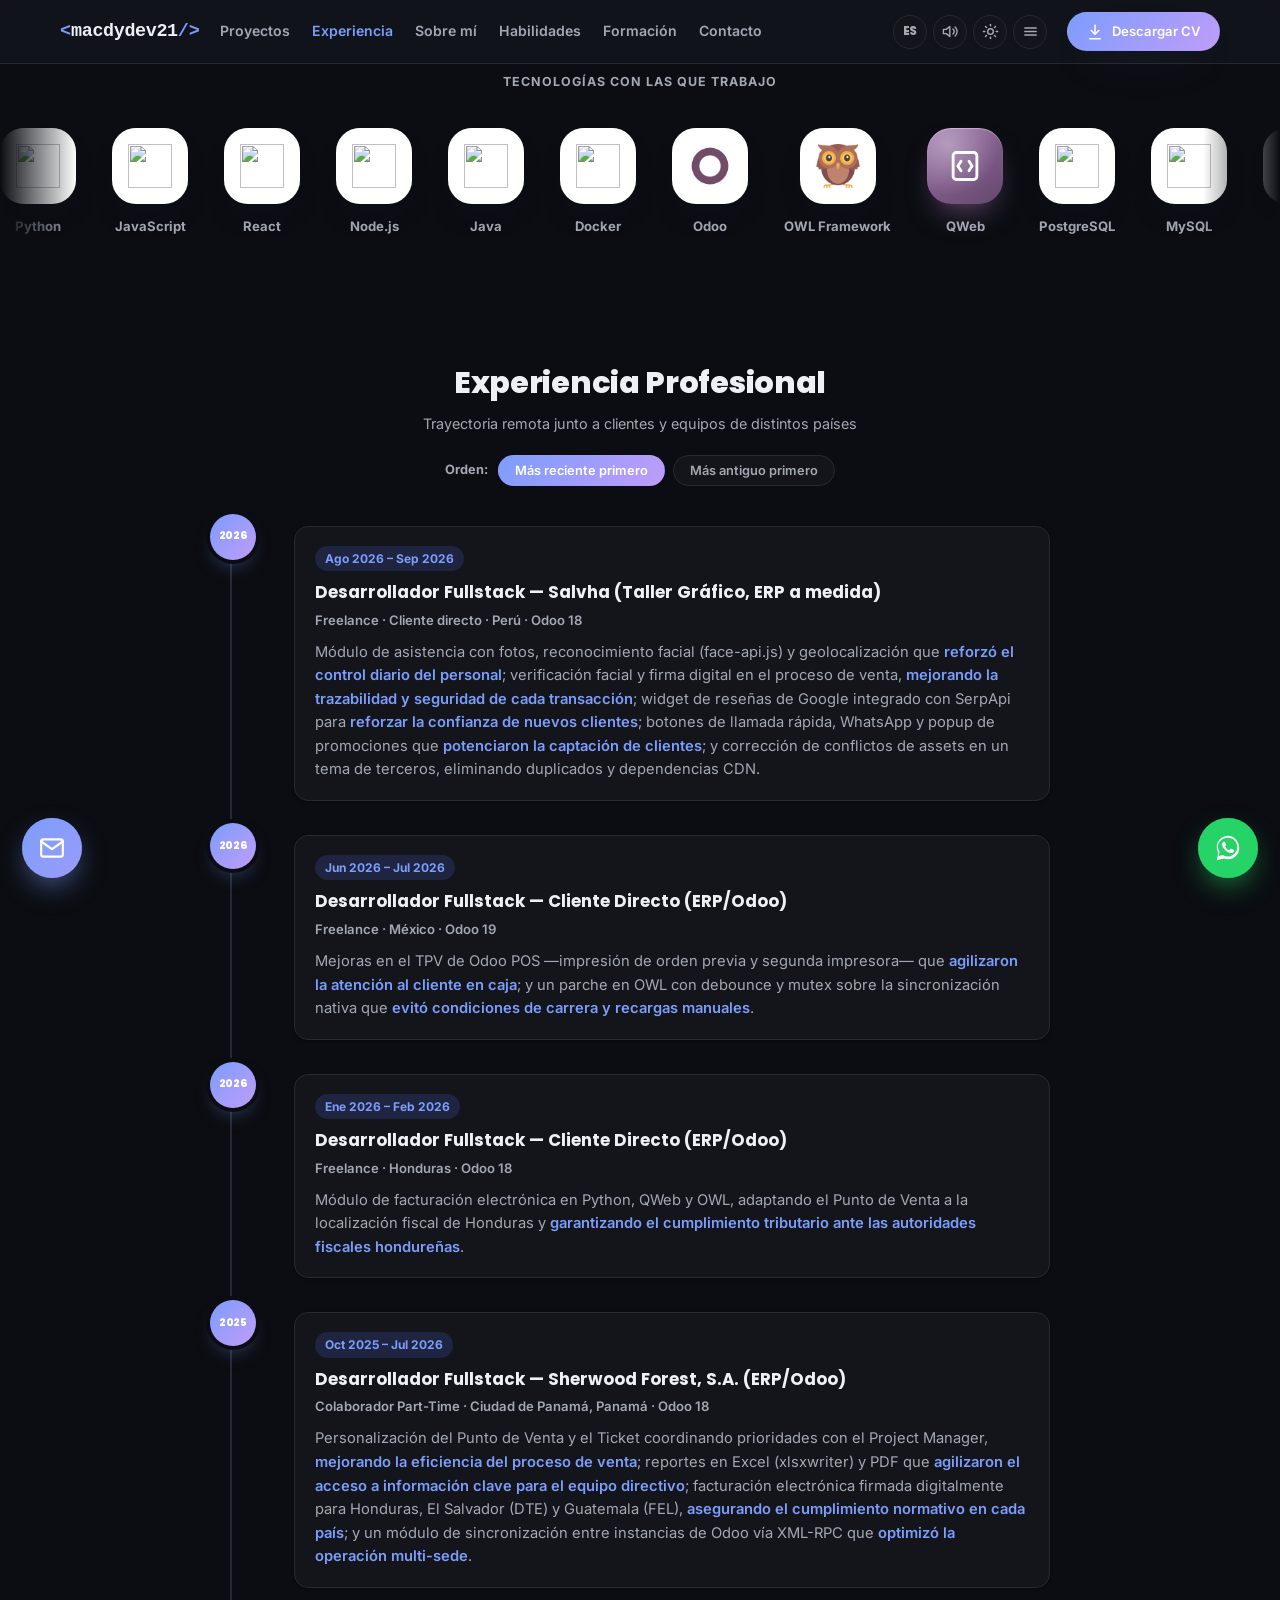
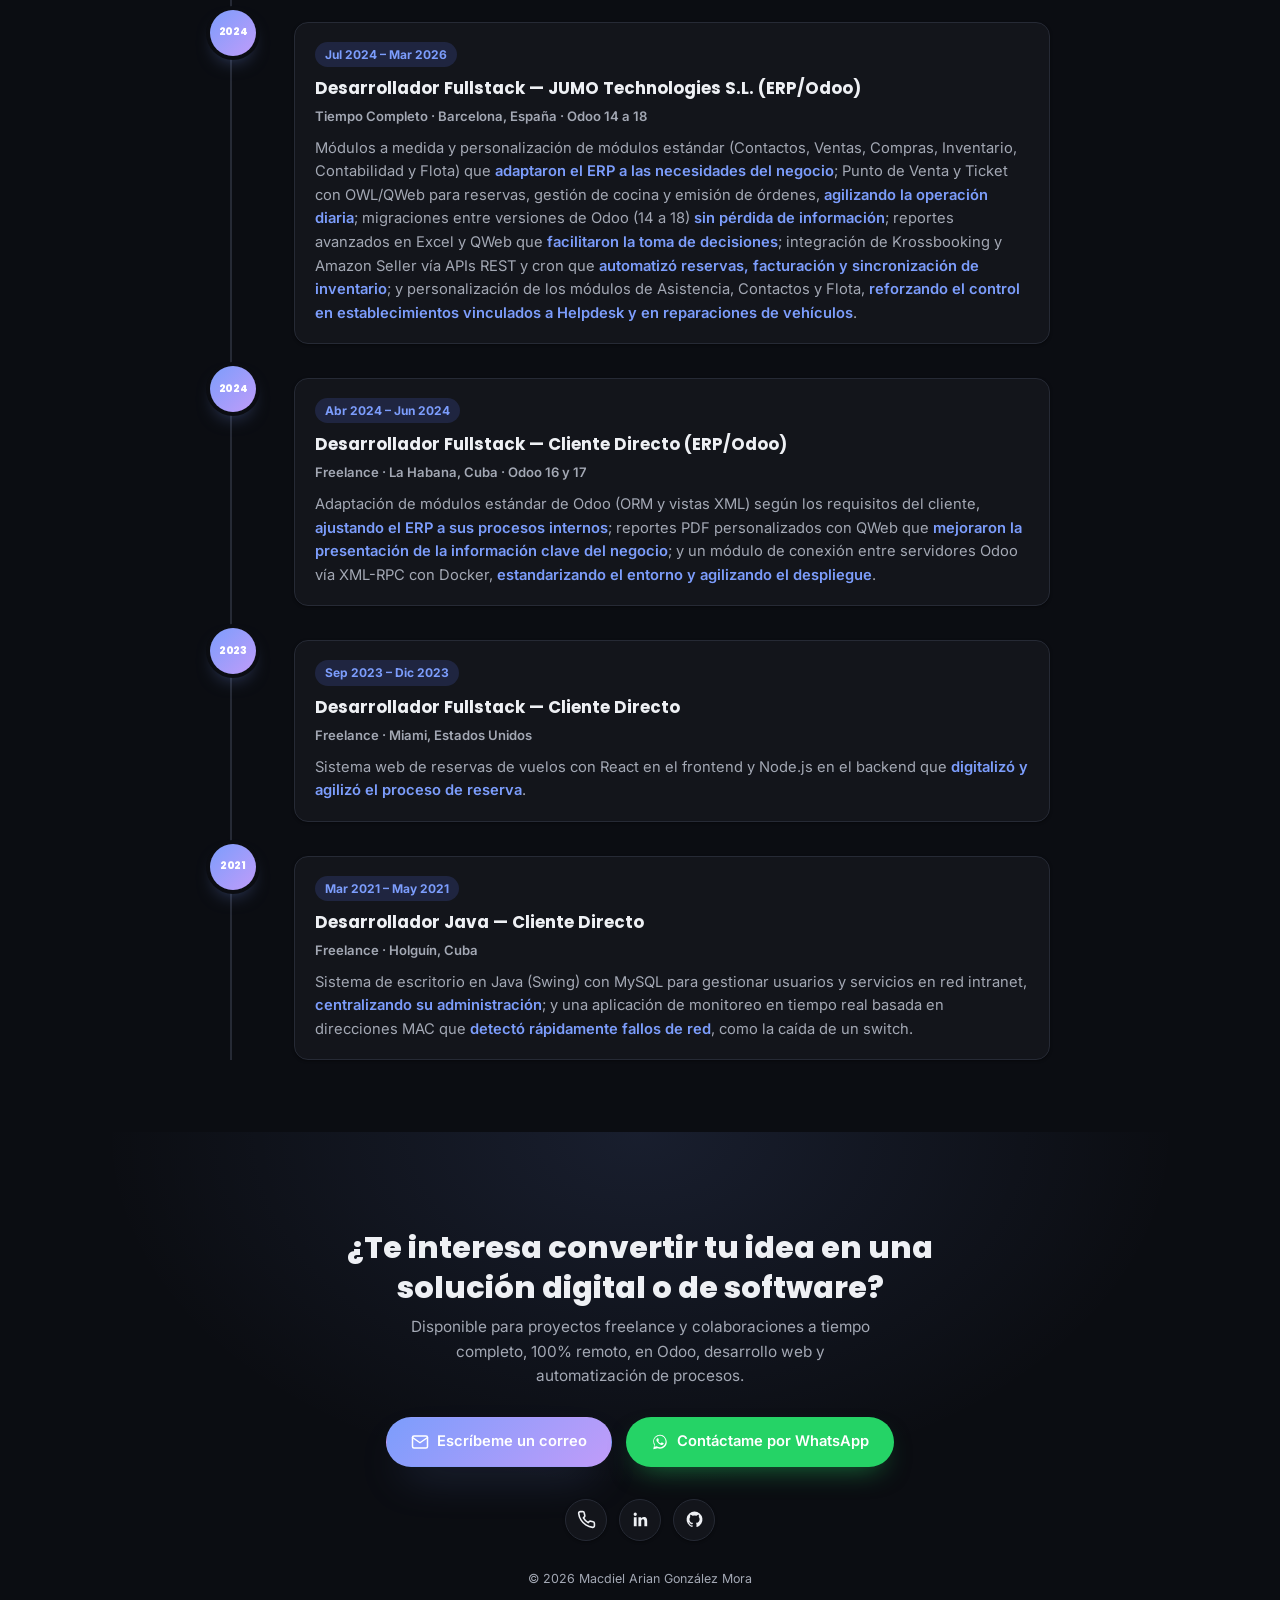
==== experiencia.html @ 7034f7b7 "fix resposive view" ====
<!DOCTYPE html>
<html lang="es">
<head>
<meta charset="UTF-8">
<script>
  try {
    if (localStorage.getItem("theme") === "light") document.documentElement.setAttribute("data-theme", "light");
    if (localStorage.getItem("lang") === "en") document.documentElement.lang = "en";
  } catch (e) {}
</script>
<meta name="viewport" content="width=device-width, initial-scale=1.0">
<title>Experiencia — Macdiel Arian González Mora (macdydev21) | Desarrollador Fullstack Odoo</title>
<meta name="description" content="Trayectoria profesional de Macdiel Arian González Mora: casi 3 años como desarrollador Fullstack y Odoo Developer 100% remoto para clientes en España, Panamá, Honduras, México, Perú y EE.UU.">
<meta name="author" content="Macdiel Arian González Mora">
<meta name="robots" content="index, follow">
<meta name="theme-color" content="#0b0d12">
<link rel="canonical" href="https://macdydev21.github.io/portafolio/experiencia.html">

<meta property="og:type" content="website">
<meta property="og:site_name" content="Macdiel Arian González Mora — macdydev21">
<meta property="og:locale" content="es_ES">
<meta property="og:locale:alternate" content="en_US">
<meta property="og:title" content="Experiencia — Macdiel Arian González Mora (macdydev21) | Desarrollador Fullstack Odoo">
<meta property="og:description" content="Trayectoria profesional de Macdiel Arian González Mora: casi 3 años como desarrollador Fullstack y Odoo Developer 100% remoto para clientes en España, Panamá, Honduras, México, Perú y EE.UU.">
<meta property="og:image" content="https://macdydev21.github.io/portafolio/images/avatar.jpg">
<meta property="og:url" content="https://macdydev21.github.io/portafolio/experiencia.html">
<meta name="twitter:card" content="summary">
<meta name="twitter:title" content="Experiencia — Macdiel Arian González Mora (macdydev21) | Desarrollador Fullstack Odoo">
<meta name="twitter:description" content="Trayectoria profesional de Macdiel Arian González Mora: casi 3 años como desarrollador Fullstack y Odoo Developer 100% remoto para clientes en España, Panamá, Honduras, México, Perú y EE.UU.">
<meta name="twitter:image" content="https://macdydev21.github.io/portafolio/images/avatar.jpg">

<link rel="icon" type="image/svg+xml" href="images/favicon.svg">
<link rel="icon" type="image/png" sizes="32x32" href="images/favicon-32x32.png">
<link rel="apple-touch-icon" href="images/apple-touch-icon.png">

<link rel="preconnect" href="https://fonts.googleapis.com">
<link rel="preconnect" href="https://fonts.gstatic.com" crossorigin>
<link href="https://fonts.googleapis.com/css2?family=Inter:wght@400;500;600;700&family=Poppins:wght@600;700;800&family=Playfair+Display:ital,wght@1,600&display=swap" rel="stylesheet">

<link rel="stylesheet" href="css/style.css">
</head>
<body>

  <div class="scroll-progress" aria-hidden="true"><div class="scroll-progress__bar" id="scroll-progress-bar"></div></div>

  <nav class="navbar" aria-label="Navegación principal">
    <div class="navbar__inner">
      <a href="index.html" class="navbar__brand" id="navbar-brand" aria-label="macdydev21 — Inicio">
        <span class="tag-bracket">&lt;</span><span class="tag-name">macdydev21</span><span class="tag-bracket">/&gt;</span>
      </a>
      <div class="navbar__links" id="navbar-links">
        <a href="index.html#proyectos" data-i18n="nav-projects">Proyectos</a>
        <a href="experiencia.html" data-i18n="nav-experience">Experiencia</a>
        <a href="sobre-mi.html" data-i18n="nav-about">Sobre mí</a>
        <a href="habilidades.html" data-i18n="nav-skills">Habilidades</a>
        <a href="formacion.html" data-i18n="nav-education">Formación</a>
        <a href="contacto.html" data-i18n="nav-contact">Contacto</a>
      </div>
      <div class="navbar__controls">
        <button type="button" class="control-btn" id="lang-toggle" aria-label="Switch to English">ES</button>
        <button type="button" class="control-btn" id="sound-toggle" aria-label="Silenciar sonido"></button>
        <button type="button" class="control-btn" id="theme-toggle" aria-label="Cambiar a tema claro"></button>
        <button type="button" class="control-btn navbar__toggle" id="navbar-toggle" aria-label="Abrir menú" aria-expanded="false" aria-controls="navbar-links"></button>
      </div>
      <a class="btn btn--primary btn--sm navbar__cta" href="cv/CV_Macdiel_Arian.pdf" download>
        <svg viewBox="0 0 24 24" fill="none" stroke="currentColor" stroke-width="2" stroke-linecap="round" stroke-linejoin="round"><path d="M12 3v12"/><path d="m7 10 5 5 5-5"/><path d="M5 21h14"/></svg>
        <span data-i18n="cta-download-cv">Descargar CV</span>
      </a>
    </div>
  </nav>

  <section class="tech-strip reveal" aria-label="Tecnologías con las que he trabajado">
    <p class="tech-strip__label" data-i18n="tech-label">Tecnologías con las que trabajo</p>
    <div class="marquee">
      <div class="marquee__track">
        <span class="tech-pill"><span class="tech-pill__mark tech-pill__mark--logo"><img src="https://cdn.jsdelivr.net/gh/devicons/devicon/icons/python/python-original.svg" alt="" width="40" height="40"></span><span class="tech-pill__name">Python</span></span>
        <span class="tech-pill"><span class="tech-pill__mark tech-pill__mark--logo"><img src="https://cdn.jsdelivr.net/gh/devicons/devicon/icons/javascript/javascript-original.svg" alt="" width="40" height="40"></span><span class="tech-pill__name">JavaScript</span></span>
        <span class="tech-pill"><span class="tech-pill__mark tech-pill__mark--logo"><img src="https://cdn.jsdelivr.net/gh/devicons/devicon/icons/react/react-original.svg" alt="" width="40" height="40"></span><span class="tech-pill__name">React</span></span>
        <span class="tech-pill"><span class="tech-pill__mark tech-pill__mark--logo"><img src="https://cdn.jsdelivr.net/gh/devicons/devicon/icons/nodejs/nodejs-original.svg" alt="" width="40" height="40"></span><span class="tech-pill__name">Node.js</span></span>
        <span class="tech-pill"><span class="tech-pill__mark tech-pill__mark--logo"><img src="https://cdn.jsdelivr.net/gh/devicons/devicon/icons/java/java-original.svg" alt="" width="40" height="40"></span><span class="tech-pill__name">Java</span></span>
        <span class="tech-pill"><span class="tech-pill__mark tech-pill__mark--logo"><img src="https://cdn.jsdelivr.net/gh/devicons/devicon/icons/docker/docker-original.svg" alt="" width="40" height="40"></span><span class="tech-pill__name">Docker</span></span>
        <span class="tech-pill"><span class="tech-pill__mark tech-pill__mark--logo"><img src="images/icons/odoo.webp" alt="" width="40" height="40"></span><span class="tech-pill__name">Odoo</span></span>
        <span class="tech-pill"><span class="tech-pill__mark tech-pill__mark--logo"><img src="images/icons/owl.png" alt="" width="40" height="40"></span><span class="tech-pill__name">OWL Framework</span></span>
        <span class="tech-pill" style="--tc:#9B6FA8"><span class="tech-pill__mark"><svg viewBox="0 0 24 24" fill="none" stroke="currentColor" stroke-width="1.8" stroke-linecap="round" stroke-linejoin="round"><rect x="4.5" y="3.5" width="15" height="17" rx="2"/><path d="M9.5 9l-2 3 2 3"/><path d="M14.5 9l2 3-2 3"/></svg></span><span class="tech-pill__name">QWeb</span></span>
        <span class="tech-pill"><span class="tech-pill__mark tech-pill__mark--logo"><img src="https://cdn.jsdelivr.net/gh/devicons/devicon/icons/postgresql/postgresql-original.svg" alt="" width="40" height="40"></span><span class="tech-pill__name">PostgreSQL</span></span>
        <span class="tech-pill"><span class="tech-pill__mark tech-pill__mark--logo"><img src="https://cdn.jsdelivr.net/gh/devicons/devicon/icons/mysql/mysql-original.svg" alt="" width="40" height="40"></span><span class="tech-pill__name">MySQL</span></span>
        <span class="tech-pill"><span class="tech-pill__mark tech-pill__mark--logo"><img src="https://cdn.jsdelivr.net/gh/devicons/devicon/icons/html5/html5-original.svg" alt="" width="40" height="40"></span><span class="tech-pill__name">HTML5</span></span>
        <span class="tech-pill"><span class="tech-pill__mark tech-pill__mark--logo"><img src="https://cdn.jsdelivr.net/gh/devicons/devicon/icons/css3/css3-original.svg" alt="" width="40" height="40"></span><span class="tech-pill__name">CSS3</span></span>
        <span class="tech-pill"><span class="tech-pill__mark tech-pill__mark--logo"><img src="https://cdn.jsdelivr.net/gh/devicons/devicon/icons/bootstrap/bootstrap-original.svg" alt="" width="40" height="40"></span><span class="tech-pill__name">Bootstrap</span></span>
        <span class="tech-pill"><span class="tech-pill__mark tech-pill__mark--logo"><img src="https://cdn.jsdelivr.net/gh/devicons/devicon/icons/git/git-original.svg" alt="" width="40" height="40"></span><span class="tech-pill__name">Git</span></span>
        <span class="tech-pill"><span class="tech-pill__mark tech-pill__mark--logo"><img src="https://cdn.jsdelivr.net/gh/devicons/devicon/icons/github/github-original.svg" alt="" width="40" height="40"></span><span class="tech-pill__name">GitHub</span></span>
        <span class="tech-pill" style="--tc:#DE7356"><span class="tech-pill__mark"><svg viewBox="0 0 24 24" fill="currentColor"><path d="m4.7144 15.9555 4.7174-2.6471.079-.2307-.079-.1275h-.2307l-.7893-.0486-2.6956-.0729-2.3375-.0971-2.2646-.1214-.5707-.1215-.5343-.7042.0546-.3522.4797-.3218.686.0608 1.5179.1032 2.2767.1578 1.6514.0972 2.4468.255h.3886l.0546-.1579-.1336-.0971-.1032-.0972L6.973 9.8356l-2.55-1.6879-1.3356-.9714-.7225-.4918-.3643-.4614-.1578-1.0078.6557-.7225.8803.0607.2246.0607.8925.686 1.9064 1.4754 2.4893 1.8336.3643.3035.1457-.1032.0182-.0728-.164-.2733-1.3539-2.4467-1.445-2.4893-.6435-1.032-.17-.6194c-.0607-.255-.1032-.4674-.1032-.7285L6.287.1335 6.6997 0l.9957.1336.419.3642.6192 1.4147 1.0018 2.2282 1.5543 3.0296.4553.8985.2429.8318.091.255h.1579v-.1457l.1275-1.706.2368-2.0947.2307-2.6957.0789-.7589.3764-.9107.7468-.4918.5828.2793.4797.686-.0668.4433-.2853 1.8517-.5586 2.9021-.3643 1.9429h.2125l.2429-.2429.9835-1.3053 1.6514-2.0643.7286-.8196.85-.9046.5464-.4311h1.0321l.759 1.1293-.34 1.1657-1.0625 1.3478-.8804 1.1414-1.2628 1.7-.7893 1.36.0729.1093.1882-.0183 2.8535-.607 1.5421-.2794 1.8396-.3157.8318.3886.091.3946-.3278.8075-1.967.4857-2.3072.4614-3.4364.8136-.0425.0304.0486.0607 1.5482.1457.6618.0364h1.621l3.0175.2247.7892.522.4736.6376-.079.4857-1.2142.6193-1.6393-.3886-3.825-.9107-1.3113-.3279h-.1822v.1093l1.0929 1.0686 2.0035 1.8092 2.5075 2.3314.1275.5768-.3218.4554-.34-.0486-2.2039-1.6575-.85-.7468-1.9246-1.621h-.1275v.17l.4432.6496 2.3436 3.5214.1214 1.0807-.17.3521-.6071.2125-.6679-.1214-1.3721-1.9246L14.38 17.959l-1.1414-1.9428-.1397.079-.674 7.2552-.3156.3703-.7286.2793-.6071-.4614-.3218-.7468.3218-1.4753.3886-1.9246.3157-1.53.2853-1.9004.17-.6314-.0121-.0425-.1397.0182-1.4328 1.9672-2.1796 2.9446-1.7243 1.8456-.4128.164-.7164-.3704.0667-.6618.4008-.5889 2.386-3.0357 1.4389-1.882.929-1.0868-.0062-.1579h-.0546l-6.3385 4.1164-1.1293.1457-.4857-.4554.0608-.7467.2307-.2429 1.9064-1.3114Z"/></svg></span><span class="tech-pill__name">Claude Code</span></span>

        <span class="tech-pill" aria-hidden="true"><span class="tech-pill__mark tech-pill__mark--logo"><img src="https://cdn.jsdelivr.net/gh/devicons/devicon/icons/python/python-original.svg" alt="" width="40" height="40"></span><span class="tech-pill__name">Python</span></span>
        <span class="tech-pill" aria-hidden="true"><span class="tech-pill__mark tech-pill__mark--logo"><img src="https://cdn.jsdelivr.net/gh/devicons/devicon/icons/javascript/javascript-original.svg" alt="" width="40" height="40"></span><span class="tech-pill__name">JavaScript</span></span>
        <span class="tech-pill" aria-hidden="true"><span class="tech-pill__mark tech-pill__mark--logo"><img src="https://cdn.jsdelivr.net/gh/devicons/devicon/icons/react/react-original.svg" alt="" width="40" height="40"></span><span class="tech-pill__name">React</span></span>
        <span class="tech-pill" aria-hidden="true"><span class="tech-pill__mark tech-pill__mark--logo"><img src="https://cdn.jsdelivr.net/gh/devicons/devicon/icons/nodejs/nodejs-original.svg" alt="" width="40" height="40"></span><span class="tech-pill__name">Node.js</span></span>
        <span class="tech-pill" aria-hidden="true"><span class="tech-pill__mark tech-pill__mark--logo"><img src="https://cdn.jsdelivr.net/gh/devicons/devicon/icons/java/java-original.svg" alt="" width="40" height="40"></span><span class="tech-pill__name">Java</span></span>
        <span class="tech-pill" aria-hidden="true"><span class="tech-pill__mark tech-pill__mark--logo"><img src="https://cdn.jsdelivr.net/gh/devicons/devicon/icons/docker/docker-original.svg" alt="" width="40" height="40"></span><span class="tech-pill__name">Docker</span></span>
        <span class="tech-pill" aria-hidden="true"><span class="tech-pill__mark tech-pill__mark--logo"><img src="images/icons/odoo.webp" alt="" width="40" height="40"></span><span class="tech-pill__name">Odoo</span></span>
        <span class="tech-pill" aria-hidden="true"><span class="tech-pill__mark tech-pill__mark--logo"><img src="images/icons/owl.png" alt="" width="40" height="40"></span><span class="tech-pill__name">OWL Framework</span></span>
        <span class="tech-pill" style="--tc:#9B6FA8" aria-hidden="true"><span class="tech-pill__mark"><svg viewBox="0 0 24 24" fill="none" stroke="currentColor" stroke-width="1.8" stroke-linecap="round" stroke-linejoin="round"><rect x="4.5" y="3.5" width="15" height="17" rx="2"/><path d="M9.5 9l-2 3 2 3"/><path d="M14.5 9l2 3-2 3"/></svg></span><span class="tech-pill__name">QWeb</span></span>
        <span class="tech-pill" aria-hidden="true"><span class="tech-pill__mark tech-pill__mark--logo"><img src="https://cdn.jsdelivr.net/gh/devicons/devicon/icons/postgresql/postgresql-original.svg" alt="" width="40" height="40"></span><span class="tech-pill__name">PostgreSQL</span></span>
        <span class="tech-pill" aria-hidden="true"><span class="tech-pill__mark tech-pill__mark--logo"><img src="https://cdn.jsdelivr.net/gh/devicons/devicon/icons/mysql/mysql-original.svg" alt="" width="40" height="40"></span><span class="tech-pill__name">MySQL</span></span>
        <span class="tech-pill" aria-hidden="true"><span class="tech-pill__mark tech-pill__mark--logo"><img src="https://cdn.jsdelivr.net/gh/devicons/devicon/icons/html5/html5-original.svg" alt="" width="40" height="40"></span><span class="tech-pill__name">HTML5</span></span>
        <span class="tech-pill" aria-hidden="true"><span class="tech-pill__mark tech-pill__mark--logo"><img src="https://cdn.jsdelivr.net/gh/devicons/devicon/icons/css3/css3-original.svg" alt="" width="40" height="40"></span><span class="tech-pill__name">CSS3</span></span>
        <span class="tech-pill" aria-hidden="true"><span class="tech-pill__mark tech-pill__mark--logo"><img src="https://cdn.jsdelivr.net/gh/devicons/devicon/icons/bootstrap/bootstrap-original.svg" alt="" width="40" height="40"></span><span class="tech-pill__name">Bootstrap</span></span>
        <span class="tech-pill" aria-hidden="true"><span class="tech-pill__mark tech-pill__mark--logo"><img src="https://cdn.jsdelivr.net/gh/devicons/devicon/icons/git/git-original.svg" alt="" width="40" height="40"></span><span class="tech-pill__name">Git</span></span>
        <span class="tech-pill" aria-hidden="true"><span class="tech-pill__mark tech-pill__mark--logo"><img src="https://cdn.jsdelivr.net/gh/devicons/devicon/icons/github/github-original.svg" alt="" width="40" height="40"></span><span class="tech-pill__name">GitHub</span></span>
        <span class="tech-pill" style="--tc:#DE7356" aria-hidden="true"><span class="tech-pill__mark"><svg viewBox="0 0 24 24" fill="currentColor"><path d="m4.7144 15.9555 4.7174-2.6471.079-.2307-.079-.1275h-.2307l-.7893-.0486-2.6956-.0729-2.3375-.0971-2.2646-.1214-.5707-.1215-.5343-.7042.0546-.3522.4797-.3218.686.0608 1.5179.1032 2.2767.1578 1.6514.0972 2.4468.255h.3886l.0546-.1579-.1336-.0971-.1032-.0972L6.973 9.8356l-2.55-1.6879-1.3356-.9714-.7225-.4918-.3643-.4614-.1578-1.0078.6557-.7225.8803.0607.2246.0607.8925.686 1.9064 1.4754 2.4893 1.8336.3643.3035.1457-.1032.0182-.0728-.164-.2733-1.3539-2.4467-1.445-2.4893-.6435-1.032-.17-.6194c-.0607-.255-.1032-.4674-.1032-.7285L6.287.1335 6.6997 0l.9957.1336.419.3642.6192 1.4147 1.0018 2.2282 1.5543 3.0296.4553.8985.2429.8318.091.255h.1579v-.1457l.1275-1.706.2368-2.0947.2307-2.6957.0789-.7589.3764-.9107.7468-.4918.5828.2793.4797.686-.0668.4433-.2853 1.8517-.5586 2.9021-.3643 1.9429h.2125l.2429-.2429.9835-1.3053 1.6514-2.0643.7286-.8196.85-.9046.5464-.4311h1.0321l.759 1.1293-.34 1.1657-1.0625 1.3478-.8804 1.1414-1.2628 1.7-.7893 1.36.0729.1093.1882-.0183 2.8535-.607 1.5421-.2794 1.8396-.3157.8318.3886.091.3946-.3278.8075-1.967.4857-2.3072.4614-3.4364.8136-.0425.0304.0486.0607 1.5482.1457.6618.0364h1.621l3.0175.2247.7892.522.4736.6376-.079.4857-1.2142.6193-1.6393-.3886-3.825-.9107-1.3113-.3279h-.1822v.1093l1.0929 1.0686 2.0035 1.8092 2.5075 2.3314.1275.5768-.3218.4554-.34-.0486-2.2039-1.6575-.85-.7468-1.9246-1.621h-.1275v.17l.4432.6496 2.3436 3.5214.1214 1.0807-.17.3521-.6071.2125-.6679-.1214-1.3721-1.9246L14.38 17.959l-1.1414-1.9428-.1397.079-.674 7.2552-.3156.3703-.7286.2793-.6071-.4614-.3218-.7468.3218-1.4753.3886-1.9246.3157-1.53.2853-1.9004.17-.6314-.0121-.0425-.1397.0182-1.4328 1.9672-2.1796 2.9446-1.7243 1.8456-.4128.164-.7164-.3704.0667-.6618.4008-.5889 2.386-3.0357 1.4389-1.882.929-1.0868-.0062-.1579h-.0546l-6.3385 4.1164-1.1293.1457-.4857-.4554.0608-.7467.2307-.2429 1.9064-1.3114Z"/></svg></span><span class="tech-pill__name">Claude Code</span></span>
      </div>
    </div>
  </section>

  <main>
    <section class="section-wrap reveal" id="experiencia" aria-label="Experiencia profesional">
      <h2 class="section-title" data-i18n="exp-title">Experiencia Profesional</h2>
      <p class="section-hint" data-i18n="exp-hint">Trayectoria remota junto a clientes y equipos de distintos países</p>

      <div class="timeline-toggle">
        <span class="timeline-toggle__label" data-i18n="order-label">Orden:</span>
        <button type="button" class="timeline-toggle__btn is-active" data-order="desc" data-i18n="order-desc">Más reciente primero</button>
        <button type="button" class="timeline-toggle__btn" data-order="asc" data-i18n="order-asc">Más antiguo primero</button>
      </div>

      <div class="timeline">

        <div class="timeline__item">
          <div class="timeline__dot"><span class="timeline__year">2026</span></div>
          <div class="timeline__card">
            <span class="timeline__date" data-i18n="exp1-date">Ago 2026 – Sep 2026</span>
            <h3 data-i18n="exp1-title">Desarrollador Fullstack — Salvha (Taller Gráfico, ERP a medida)</h3>
            <p class="timeline__place" data-i18n="exp1-place">Freelance · Cliente directo · Perú · Odoo 18</p>
            <p class="timeline__desc" data-i18n="exp1-desc">Módulo de asistencia con fotos, reconocimiento facial
              (face-api.js) y geolocalización que <strong>reforzó el control diario del personal</strong>;
              verificación facial y firma digital en el proceso de venta, <strong>mejorando la trazabilidad
              y seguridad de cada transacción</strong>; widget de reseñas de Google integrado con SerpApi
              para <strong>reforzar la confianza de nuevos clientes</strong>; botones de llamada rápida,
              WhatsApp y popup de promociones que <strong>potenciaron la captación de clientes</strong>; y
              corrección de conflictos de assets en un tema de terceros, eliminando duplicados y
              dependencias CDN.</p>
          </div>
        </div>

        <div class="timeline__item">
          <div class="timeline__dot"><span class="timeline__year">2026</span></div>
          <div class="timeline__card">
            <span class="timeline__date" data-i18n="exp2-date">Jun 2026 – Jul 2026</span>
            <h3 data-i18n="exp2-title">Desarrollador Fullstack — Cliente Directo (ERP/Odoo)</h3>
            <p class="timeline__place" data-i18n="exp2-place">Freelance · México · Odoo 19</p>
            <p class="timeline__desc" data-i18n="exp2-desc">Mejoras en el TPV de Odoo POS —impresión de orden previa y
              segunda impresora— que <strong>agilizaron la atención al cliente en caja</strong>; y un
              parche en OWL con debounce y mutex sobre la sincronización nativa que <strong>evitó
              condiciones de carrera y recargas manuales</strong>.</p>
          </div>
        </div>

        <div class="timeline__item">
          <div class="timeline__dot"><span class="timeline__year">2026</span></div>
          <div class="timeline__card">
            <span class="timeline__date" data-i18n="exp3-date">Ene 2026 – Feb 2026</span>
            <h3 data-i18n="exp3-title">Desarrollador Fullstack — Cliente Directo (ERP/Odoo)</h3>
            <p class="timeline__place" data-i18n="exp3-place">Freelance · Honduras · Odoo 18</p>
            <p class="timeline__desc" data-i18n="exp3-desc">Módulo de facturación electrónica en Python, QWeb y OWL, adaptando
              el Punto de Venta a la localización fiscal de Honduras y <strong>garantizando el cumplimiento
              tributario ante las autoridades fiscales hondureñas</strong>.</p>
          </div>
        </div>

        <div class="timeline__item">
          <div class="timeline__dot"><span class="timeline__year">2025</span></div>
          <div class="timeline__card">
            <span class="timeline__date" data-i18n="exp4-date">Oct 2025 – Jul 2026</span>
            <h3 data-i18n="exp4-title">Desarrollador Fullstack — Sherwood Forest, S.A. (ERP/Odoo)</h3>
            <p class="timeline__place" data-i18n="exp4-place">Colaborador Part-Time · Ciudad de Panamá, Panamá · Odoo 18</p>
            <p class="timeline__desc" data-i18n="exp4-desc">Personalización del Punto de Venta y el Ticket coordinando
              prioridades con el Project Manager, <strong>mejorando la eficiencia del proceso de
              venta</strong>; reportes en Excel (xlsxwriter) y PDF que <strong>agilizaron el acceso a
              información clave para el equipo directivo</strong>; facturación electrónica firmada
              digitalmente para Honduras, El Salvador (DTE) y Guatemala (FEL), <strong>asegurando el
              cumplimiento normativo en cada país</strong>; y un módulo de sincronización entre instancias
              de Odoo vía XML-RPC que <strong>optimizó la operación multi-sede</strong>.</p>
          </div>
        </div>

        <div class="timeline__item">
          <div class="timeline__dot"><span class="timeline__year">2024</span></div>
          <div class="timeline__card">
            <span class="timeline__date" data-i18n="exp5-date">Jul 2024 – Mar 2026</span>
            <h3 data-i18n="exp5-title">Desarrollador Fullstack — JUMO Technologies S.L. (ERP/Odoo)</h3>
            <p class="timeline__place" data-i18n="exp5-place">Tiempo Completo · Barcelona, España · Odoo 14 a 18</p>
            <p class="timeline__desc" data-i18n="exp5-desc">Módulos a medida y personalización de módulos estándar
              (Contactos, Ventas, Compras, Inventario, Contabilidad y Flota) que <strong>adaptaron el ERP a
              las necesidades del negocio</strong>; Punto de Venta y Ticket con OWL/QWeb para reservas,
              gestión de cocina y emisión de órdenes, <strong>agilizando la operación diaria</strong>;
              migraciones entre versiones de Odoo (14 a 18) <strong>sin pérdida de información</strong>;
              reportes avanzados en Excel y QWeb que <strong>facilitaron la toma de decisiones</strong>;
              integración de Krossbooking y Amazon Seller vía APIs REST y cron que <strong>automatizó
              reservas, facturación y sincronización de inventario</strong>; y personalización de los
              módulos de Asistencia, Contactos y Flota, <strong>reforzando el control en establecimientos
              vinculados a Helpdesk y en reparaciones de vehículos</strong>.</p>
          </div>
        </div>

        <div class="timeline__item">
          <div class="timeline__dot"><span class="timeline__year">2024</span></div>
          <div class="timeline__card">
            <span class="timeline__date" data-i18n="exp6-date">Abr 2024 – Jun 2024</span>
            <h3 data-i18n="exp6-title">Desarrollador Fullstack — Cliente Directo (ERP/Odoo)</h3>
            <p class="timeline__place" data-i18n="exp6-place">Freelance · La Habana, Cuba · Odoo 16 y 17</p>
            <p class="timeline__desc" data-i18n="exp6-desc">Adaptación de módulos estándar de Odoo (ORM y vistas XML) según
              los requisitos del cliente, <strong>ajustando el ERP a sus procesos internos</strong>;
              reportes PDF personalizados con QWeb que <strong>mejoraron la presentación de la información
              clave del negocio</strong>; y un módulo de conexión entre servidores Odoo vía XML-RPC con
              Docker, <strong>estandarizando el entorno y agilizando el despliegue</strong>.</p>
          </div>
        </div>

        <div class="timeline__item">
          <div class="timeline__dot"><span class="timeline__year">2023</span></div>
          <div class="timeline__card">
            <span class="timeline__date" data-i18n="exp7-date">Sep 2023 – Dic 2023</span>
            <h3 data-i18n="exp7-title">Desarrollador Fullstack — Cliente Directo</h3>
            <p class="timeline__place" data-i18n="exp7-place">Freelance · Miami, Estados Unidos</p>
            <p class="timeline__desc" data-i18n="exp7-desc">Sistema web de reservas de vuelos con React en el frontend y
              Node.js en el backend que <strong>digitalizó y agilizó el proceso de reserva</strong>.</p>
          </div>
        </div>

        <div class="timeline__item">
          <div class="timeline__dot"><span class="timeline__year">2021</span></div>
          <div class="timeline__card">
            <span class="timeline__date" data-i18n="exp8-date">Mar 2021 – May 2021</span>
            <h3 data-i18n="exp8-title">Desarrollador Java — Cliente Directo</h3>
            <p class="timeline__place" data-i18n="exp8-place">Freelance · Holguín, Cuba</p>
            <p class="timeline__desc" data-i18n="exp8-desc">Sistema de escritorio en Java (Swing) con MySQL para gestionar
              usuarios y servicios en red intranet, <strong>centralizando su administración</strong>; y una
              aplicación de monitoreo en tiempo real basada en direcciones MAC que <strong>detectó
              rápidamente fallos de red</strong>, como la caída de un switch.</p>
          </div>
        </div>

      </div>
    </section>
  </main>

  <footer class="footer reveal" id="contacto">
    <h2 class="footer__title" data-i18n="footer-title">¿Te interesa convertir tu idea en una solución digital o de software?</h2>
    <p class="footer__subtitle" data-i18n="footer-subtitle">Disponible para proyectos freelance y colaboraciones a tiempo
      completo, 100% remoto, en Odoo, desarrollo web y automatización de procesos.</p>
    <div class="footer__cta-group">
      <a class="btn btn--primary" href="mailto:macdielagm@gmail.com">
        <svg viewBox="0 0 24 24" fill="none" stroke="currentColor" stroke-width="2" stroke-linecap="round" stroke-linejoin="round"><rect x="2" y="4" width="20" height="16" rx="2"/><path d="m22 6-10 7L2 6"/></svg>
        <span data-i18n="footer-email-btn">Escríbeme un correo</span>
      </a>
      <a class="btn btn--whatsapp" href="https://wa.me/5358363115?text=Hola%20Macdiel%2C%20vi%20tu%20portafolio%20y%20me%20gustar%C3%ADa%20conversar%20sobre%20un%20proyecto" target="_blank" rel="noopener">
        <svg viewBox="0 0 32 32" fill="currentColor"><path d="M16.01 3C9.38 3 4 8.38 4 15.01c0 2.35.63 4.55 1.73 6.45L4 29l7.72-1.7a11.9 11.9 0 0 0 4.29.78h.01C22.63 28.08 28 22.7 28 16.07 28 9.44 22.64 3 16.01 3zm0 22.16h-.01a9.9 9.9 0 0 1-5.05-1.38l-.36-.21-4.58 1 1.02-4.46-.24-.38a9.85 9.85 0 0 1-1.51-5.27C5.28 9.46 10.16 4.99 16.02 4.99c5.32 0 9.87 4.35 9.87 9.9 0 5.55-4.83 10.27-9.88 10.27zm5.72-7.4c-.31-.16-1.85-.91-2.14-1.02-.29-.1-.5-.16-.71.16-.21.31-.82 1.02-1 1.23-.19.21-.37.24-.68.08-.31-.16-1.31-.48-2.5-1.54-.92-.82-1.55-1.83-1.73-2.14-.18-.31-.02-.48.14-.63.14-.14.31-.37.47-.55.16-.19.21-.31.31-.52.1-.21.05-.39-.03-.55-.08-.16-.71-1.71-.97-2.34-.26-.62-.52-.53-.71-.54-.18-.01-.39-.01-.6-.01-.21 0-.55.08-.84.39-.29.31-1.1 1.08-1.1 2.63s1.13 3.05 1.29 3.26c.16.21 2.23 3.41 5.41 4.78.76.33 1.35.53 1.81.68.76.24 1.45.21 2 .13.61-.09 1.85-.76 2.11-1.49.26-.73.26-1.36.18-1.49-.08-.13-.29-.21-.6-.37z"/></svg>
        <span data-i18n="footer-whatsapp-btn">Contáctame por WhatsApp</span>
      </a>
    </div>
    <div class="footer__socials">
      <a class="social-btn" href="tel:+5358363115" aria-label="Llamar por teléfono" data-i18n-aria="aria-call-phone">
        <svg viewBox="0 0 24 24" fill="none" stroke="currentColor" stroke-width="2" stroke-linecap="round" stroke-linejoin="round"><path d="M22 16.92v3a2 2 0 0 1-2.18 2 19.79 19.79 0 0 1-8.63-3.07 19.5 19.5 0 0 1-6-6 19.79 19.79 0 0 1-3.07-8.67A2 2 0 0 1 4.11 2h3a2 2 0 0 1 2 1.72c.127.96.361 1.903.7 2.81a2 2 0 0 1-.45 2.11L8.09 9.91a16 16 0 0 0 6 6l1.27-1.27a2 2 0 0 1 2.11-.45c.907.339 1.85.573 2.81.7A2 2 0 0 1 22 16.92z"/></svg>
      </a>
      <a class="social-btn" href="https://www.linkedin.com/in/macdydev21/" target="_blank" rel="noopener me" aria-label="Perfil de LinkedIn" data-i18n-aria="aria-linkedin">
        <svg viewBox="0 0 24 24" fill="currentColor"><path d="M20.45 20.45h-3.55v-5.57c0-1.33-.03-3.04-1.85-3.04-1.86 0-2.15 1.45-2.15 2.94v5.67H9.35V9h3.41v1.56h.05c.48-.9 1.63-1.85 3.36-1.85 3.6 0 4.27 2.37 4.27 5.45v6.29zM5.34 7.43a2.06 2.06 0 1 1 0-4.12 2.06 2.06 0 0 1 0 4.12zM7.12 20.45H3.56V9h3.56v11.45z"/></svg>
      </a>
      <a class="social-btn" href="https://github.com/macdydev21" target="_blank" rel="noopener me" aria-label="Perfil de GitHub" data-i18n-aria="aria-github">
        <svg viewBox="0 0 24 24" fill="currentColor"><path d="M12 2a10 10 0 0 0-3.16 19.49c.5.09.68-.22.68-.48v-1.7c-2.78.6-3.37-1.34-3.37-1.34-.46-1.16-1.11-1.47-1.11-1.47-.9-.62.07-.6.07-.6 1 .07 1.53 1.03 1.53 1.03.9 1.53 2.36 1.09 2.93.83.09-.65.35-1.09.63-1.34-2.22-.25-4.56-1.11-4.56-4.94 0-1.09.39-1.98 1.03-2.68-.1-.25-.45-1.27.1-2.65 0 0 .84-.27 2.75 1.02a9.53 9.53 0 0 1 5 0c1.91-1.29 2.75-1.02 2.75-1.02.55 1.38.2 2.4.1 2.65.64.7 1.03 1.59 1.03 2.68 0 3.84-2.34 4.68-4.57 4.93.36.31.68.92.68 1.85v2.75c0 .27.18.58.69.48A10 10 0 0 0 12 2z"/></svg>
      </a>
    </div>
    <p class="footer__note">© <span id="year"></span> Macdiel Arian González Mora</p>
  </footer>

  <a class="whatsapp-float" href="https://wa.me/5358363115?text=Hola%20Macdiel%2C%20vi%20tu%20portafolio%20y%20me%20gustar%C3%ADa%20conversar%20sobre%20un%20proyecto"
     target="_blank" rel="noopener" aria-label="Escríbeme por WhatsApp" data-i18n-aria="aria-whatsapp-float">
    <span class="whatsapp-float__ring" aria-hidden="true"></span>
    <svg viewBox="0 0 32 32" fill="currentColor"><path d="M16.01 3C9.38 3 4 8.38 4 15.01c0 2.35.63 4.55 1.73 6.45L4 29l7.72-1.7a11.9 11.9 0 0 0 4.29.78h.01C22.63 28.08 28 22.7 28 16.07 28 9.44 22.64 3 16.01 3zm0 22.16h-.01a9.9 9.9 0 0 1-5.05-1.38l-.36-.21-4.58 1 1.02-4.46-.24-.38a9.85 9.85 0 0 1-1.51-5.27C5.28 9.46 10.16 4.99 16.02 4.99c5.32 0 9.87 4.35 9.87 9.9 0 5.55-4.83 10.27-9.88 10.27zm5.72-7.4c-.31-.16-1.85-.91-2.14-1.02-.29-.1-.5-.16-.71.16-.21.31-.82 1.02-1 1.23-.19.21-.37.24-.68.08-.31-.16-1.31-.48-2.5-1.54-.92-.82-1.55-1.83-1.73-2.14-.18-.31-.02-.48.14-.63.14-.14.31-.37.47-.55.16-.19.21-.31.31-.52.1-.21.05-.39-.03-.55-.08-.16-.71-1.71-.97-2.34-.26-.62-.52-.53-.71-.54-.18-.01-.39-.01-.6-.01-.21 0-.55.08-.84.39-.29.31-1.1 1.08-1.1 2.63s1.13 3.05 1.29 3.26c.16.21 2.23 3.41 5.41 4.78.76.33 1.35.53 1.81.68.76.24 1.45.21 2 .13.61-.09 1.85-.76 2.11-1.49.26-.73.26-1.36.18-1.49-.08-.13-.29-.21-.6-.37z"/></svg>
  </a>

  <a class="mail-float" href="mailto:macdielagm@gmail.com" aria-label="Escríbeme por correo" data-i18n-aria="aria-mail-float">
    <span class="mail-float__ring" aria-hidden="true"></span>
    <svg viewBox="0 0 24 24" fill="none" stroke="currentColor" stroke-width="2" stroke-linecap="round" stroke-linejoin="round"><rect x="2" y="4" width="20" height="16" rx="2"/><path d="m22 6-10 7L2 6"/></svg>
  </a>

  <button type="button" class="back-to-top" id="back-to-top" aria-label="Volver arriba" data-i18n-aria="back-to-top">
    <svg viewBox="0 0 24 24" fill="none" stroke="currentColor" stroke-width="2" stroke-linecap="round" stroke-linejoin="round"><path d="M12 19V5"/><path d="m5 12 7-7 7 7"/></svg>
  </button>

  <script src="js/script.js"></script>
</body>
</html>
---- css/style.css ----
:root {
  --bg: #0b0d12;
  --surface: #13151b;
  --surface-2: #191c24;
  --text: #eef0f4;
  --text-muted: #a3a8b4;
  --border: #262a35;
  --accent: #7c9dfc;
  --accent-2: #c09cf9;
  --accent-gradient: linear-gradient(135deg, var(--accent) 0%, var(--accent-2) 100%);
  --chip-bg: #1f2540;
  --chip-text: #c7d2ff;
  --shadow: 0 1px 3px rgba(0, 0, 0, 0.4);
  --shadow-lg: 0 20px 45px -18px rgba(124, 157, 252, 0.35);
  --whatsapp: #25d366;
  --whatsapp-dark: #1ebe57;
}

:root[data-theme="light"] {
  --bg: #f6f7fb;
  --surface: #ffffff;
  --surface-2: #f0f2f9;
  --text: #14161a;
  --text-muted: #5b5f6a;
  --border: #e6e8f0;
  --accent: #2563eb;
  --accent-2: #7c3aed;
  --chip-bg: #eef2ff;
  --chip-text: #3730a3;
  --shadow: 0 1px 3px rgba(15, 23, 42, 0.08);
  --shadow-lg: 0 20px 45px -18px rgba(37, 99, 235, 0.35);
}

body,
.navbar,
.project-card,
.timeline__card,
.skills__card,
.education__card,
.badge,
.chip,
.tag-chip,
.btn--ghost,
.control-btn,
.stats__grid,
.category-tabs,
.tech-filter__btn,
.social-btn {
  transition: background-color 0.3s ease, border-color 0.3s ease, color 0.3s ease, box-shadow 0.3s ease;
}

* { box-sizing: border-box; }

html { scroll-behavior: smooth; }

body {
  margin: 0;
  font-family: "Inter", -apple-system, "Segoe UI", Roboto, Helvetica, Arial, sans-serif;
  background: var(--bg);
  color: var(--text);
  line-height: 1.6;
}

h1, h2, h3, h4 { font-family: "Poppins", "Inter", sans-serif; }

a { color: var(--accent); text-decoration: none; }
a:hover { text-decoration: underline; }

section[id], header[id] { scroll-margin-top: 76px; }

img { max-width: 100%; }

/* ---------- Reveal on scroll ---------- */
.reveal {
  opacity: 0;
  transform: translateY(24px);
  transition: opacity 0.7s ease, transform 0.7s ease;
}

.reveal.is-visible {
  opacity: 1;
  transform: translateY(0);
}

/* ---------- Buttons ---------- */
.btn {
  display: inline-flex;
  align-items: center;
  gap: 8px;
  padding: 12px 24px;
  border-radius: 999px;
  font-weight: 600;
  font-size: 0.92rem;
  border: 1px solid transparent;
  cursor: pointer;
  transition: transform 0.25s ease, box-shadow 0.25s ease, background 0.25s ease, color 0.25s ease;
  white-space: nowrap;
}

.btn:hover { text-decoration: none; transform: translateY(-2px); }

.btn svg { width: 18px; height: 18px; flex-shrink: 0; }

.btn--primary {
  background: var(--accent-gradient);
  color: #ffffff;
  box-shadow: var(--shadow-lg);
}

.btn--primary:hover { box-shadow: 0 24px 50px -16px rgba(124, 58, 237, 0.45); }

.btn--ghost {
  background: var(--surface);
  color: var(--text);
  border-color: var(--border);
}

.btn--ghost:hover { background: var(--chip-bg); }

.btn--whatsapp {
  background: var(--whatsapp);
  color: #ffffff;
  box-shadow: 0 12px 28px -12px rgba(37, 211, 102, 0.55);
}

.btn--whatsapp:hover { background: var(--whatsapp-dark); }

.btn--sm { padding: 8px 18px; font-size: 0.82rem; }

/* ---------- Navbar ---------- */
.navbar {
  position: sticky;
  top: 0;
  z-index: 500;
  background: color-mix(in srgb, var(--surface) 82%, transparent);
  backdrop-filter: blur(14px) saturate(160%);
  -webkit-backdrop-filter: blur(14px) saturate(160%);
  border-bottom: 1px solid var(--border);
}

.navbar__inner {
  max-width: 1200px;
  margin: 0 auto;
  padding: 12px 20px;
  display: flex;
  align-items: center;
  gap: 20px;
}

.navbar__brand {
  display: inline-flex;
  align-items: center;
  font-family: "Consolas", "SFMono-Regular", Menlo, Monaco, monospace;
  font-weight: 700;
  font-size: 1.15rem;
  color: var(--text);
  flex-shrink: 0;
  white-space: nowrap;
}

.navbar__brand:hover { text-decoration: none; }

.navbar__brand .tag-bracket {
  color: var(--accent);
}

.navbar__brand .tag-name {
  display: inline-block;
  overflow: hidden;
  max-width: 0;
  opacity: 0;
  letter-spacing: -0.02em;
  transition: max-width 0.6s cubic-bezier(0.65, 0, 0.35, 1), opacity 0.4s ease 0.05s;
}

.navbar__brand.is-expanded .tag-name {
  max-width: 160px;
  opacity: 1;
}

.navbar__links {
  display: flex;
  gap: 22px;
  overflow-x: auto;
  scrollbar-width: none;
  flex: 1;
}

.navbar__links::-webkit-scrollbar { display: none; }

.navbar__links a {
  color: var(--text-muted);
  font-size: 0.88rem;
  font-weight: 600;
  white-space: nowrap;
  transition: color 0.2s ease;
}

.navbar__links a:hover { color: var(--accent); text-decoration: none; }

.navbar__links a.is-active { color: var(--accent); }

.navbar__cta { flex-shrink: 0; }

/* ---------- Menú móvil (hamburguesa) ---------- */
.navbar__toggle { display: none; }

@media (max-width: 880px) {
  .navbar__toggle { display: inline-flex; }

  .navbar__inner { flex-wrap: wrap; row-gap: 10px; }

  .navbar__brand { order: 0; }
  .navbar__controls { order: 1; margin-left: auto; }

  .navbar__links {
    order: 2;
    flex-basis: 100%;
    flex-direction: column;
    align-items: stretch;
    gap: 2px;
    max-height: 0;
    overflow: hidden;
    opacity: 0;
    transition: max-height 0.35s ease, opacity 0.25s ease;
  }

  .navbar__links a {
    padding: 12px 6px;
    border-bottom: 1px solid var(--border);
    font-size: 0.95rem;
  }

  .navbar__cta {
    order: 3;
    flex-basis: 100%;
    display: none;
    justify-content: center;
    margin-top: 4px;
  }

  .navbar.is-menu-open .navbar__links {
    max-height: 600px;
    opacity: 1;
  }

  .navbar.is-menu-open .navbar__cta { display: inline-flex; }
}

/* ---------- Navbar controls (tema / sonido / idioma) ---------- */
.navbar__controls {
  display: flex;
  align-items: center;
  gap: 6px;
  flex-shrink: 0;
}

.control-btn {
  display: inline-flex;
  align-items: center;
  justify-content: center;
  width: 34px;
  height: 34px;
  border-radius: 50%;
  border: 1px solid var(--border);
  background: var(--surface);
  color: var(--text-muted);
  cursor: pointer;
  font-family: "Poppins", sans-serif;
  font-size: 0.72rem;
  font-weight: 800;
  letter-spacing: -0.02em;
  padding: 0;
}

.control-btn:hover { color: var(--text); border-color: var(--accent); }

.control-btn svg { width: 17px; height: 17px; }

/* ---------- Scroll progress ---------- */
.scroll-progress {
  position: fixed;
  top: 0;
  left: 0;
  width: 100%;
  height: 3px;
  z-index: 1001;
  background: transparent;
  pointer-events: none;
}

.scroll-progress__bar {
  height: 100%;
  width: 0%;
  background: var(--accent-gradient);
}

/* ---------- Back to top ---------- */
.back-to-top {
  position: fixed;
  right: 22px;
  bottom: 92px;
  z-index: 899;
  width: 44px;
  height: 44px;
  border-radius: 50%;
  border: 1px solid var(--border);
  background: var(--surface);
  color: var(--text);
  box-shadow: var(--shadow);
  display: flex;
  align-items: center;
  justify-content: center;
  cursor: pointer;
  opacity: 0;
  pointer-events: none;
  transform: translateY(8px);
  transition: opacity 0.25s ease, transform 0.25s ease, background 0.2s ease;
}

.back-to-top.is-visible {
  opacity: 1;
  pointer-events: auto;
  transform: translateY(0);
}

.back-to-top:hover { background: var(--chip-bg); }
.back-to-top svg { width: 18px; height: 18px; }

@media (max-width: 480px) {
  .back-to-top { right: 16px; bottom: 78px; width: 40px; height: 40px; }
}

/* ---------- Custom cursor "Ver" en carruseles ---------- */
.custom-cursor {
  position: fixed;
  top: 0;
  left: 0;
  width: 64px;
  height: 64px;
  margin-left: -32px;
  margin-top: -32px;
  border-radius: 50%;
  background: var(--accent-gradient);
  color: #ffffff;
  display: flex;
  align-items: center;
  justify-content: center;
  font-size: 0.78rem;
  font-weight: 700;
  pointer-events: none;
  z-index: 2000;
  opacity: 0;
  transform: scale(0.6);
  transition: opacity 0.2s ease, transform 0.2s ease;
}

.custom-cursor.is-visible { opacity: 1; transform: scale(1); }

@media (hover: none), (pointer: coarse) {
  .custom-cursor { display: none; }
}

@media (hover: hover) and (pointer: fine) {
  .project-card .carousel__track img { cursor: none; }
}

/* ---------- Hero ---------- */
.hero {
  position: relative;
  text-align: center;
  padding: 84px 20px 56px;
  overflow: hidden;
  isolation: isolate;
}

.hero__bg {
  position: absolute;
  inset: -20% -10%;
  z-index: -1;
  background:
    radial-gradient(38% 55% at 18% 12%, color-mix(in srgb, var(--accent) 30%, transparent) 0%, transparent 70%),
    radial-gradient(42% 60% at 85% 8%, color-mix(in srgb, var(--accent-2) 26%, transparent) 0%, transparent 70%),
    radial-gradient(60% 60% at 50% 100%, color-mix(in srgb, var(--accent) 12%, transparent) 0%, transparent 70%);
  filter: blur(10px);
  animation: heroDrift 16s ease-in-out infinite alternate;
}

@keyframes heroDrift {
  from { transform: translateY(0) scale(1); }
  to { transform: translateY(18px) scale(1.04); }
}

.hero__avatar-wrap,
.hero__name,
.hero__role,
.hero__tagline,
.hero__subtitle,
.hero__contact,
.hero__badges,
.hero__cta,
.hero__socials {
  opacity: 0;
  animation: fadeSlideIn 0.6s ease both;
}

.hero__avatar-wrap { animation-delay: 0.05s; }
.hero__name { animation-delay: 0.15s; }
.hero__role { animation-delay: 0.2s; }
.hero__tagline { animation-delay: 0.26s; }
.hero__subtitle { animation-delay: 0.32s; }
.hero__contact { animation-delay: 0.38s; }
.hero__badges { animation-delay: 0.44s; }
.hero__cta { animation-delay: 0.5s; }
.hero__socials { animation-delay: 0.56s; }

.hero__avatar-wrap {
  display: inline-block;
  margin-bottom: 20px;
  transform: translate(var(--px, 0px), var(--py, 0px));
  transition: transform 0.25s ease-out;
}

.hero__avatar {
  display: block;
  width: 136px;
  height: 136px;
  border-radius: 50%;
  object-fit: cover;
  border: 4px solid var(--surface);
  box-shadow: var(--shadow-lg);
  transition: transform 0.3s ease;
}

.hero__avatar:hover { transform: scale(1.06) rotate(-2deg); }

@media (prefers-reduced-motion: reduce) {
  .hero__avatar-wrap { transition: none; }
}

.hero__name {
  margin: 0 0 8px;
  font-size: clamp(1.7rem, 4vw, 2.5rem);
  font-weight: 800;
  letter-spacing: -0.01em;
}

.hero__role {
  margin: 0 auto 10px;
  max-width: 600px;
  min-height: 1.6em;
  font-size: clamp(1.05rem, 2.2vw, 1.3rem);
  color: var(--text);
  font-weight: 700;
}

.hero__role-cursor {
  display: inline-block;
  width: 2px;
  height: 1em;
  background: var(--accent);
  margin-left: 3px;
  vertical-align: -0.15em;
  animation: caretBlink 1s step-end infinite;
}

@keyframes caretBlink { 50% { opacity: 0; } }

@media (prefers-reduced-motion: reduce) {
  .hero__role-cursor { animation: none; }
}

.hero__tagline {
  margin: 0 auto 14px;
  max-width: 520px;
  font-family: "Playfair Display", "Poppins", serif;
  font-style: italic;
  font-weight: 600;
  font-size: clamp(1.05rem, 2.4vw, 1.35rem);
  background: var(--accent-gradient);
  -webkit-background-clip: text;
  background-clip: text;
  color: transparent;
}

.hero__subtitle {
  margin: 0 auto 16px;
  max-width: 580px;
  font-size: clamp(0.9rem, 1.8vw, 1rem);
  color: var(--text-muted);
  font-weight: 500;
}

.hero__subtitle strong { color: var(--accent); }

.hero__contact {
  margin: 0 0 20px;
  font-size: 0.92rem;
  font-weight: 600;
}

.hero__contact a { color: var(--text); }
.hero__contact a:hover { color: var(--accent); }

.hero__contact .dot {
  margin: 0 8px;
  color: var(--text-muted);
}

.copy-btn {
  display: inline-flex;
  align-items: center;
  justify-content: center;
  width: 22px;
  height: 22px;
  margin-left: 6px;
  padding: 0;
  border: none;
  background: transparent;
  color: var(--text-muted);
  cursor: pointer;
  vertical-align: -5px;
}

.copy-btn:hover { color: var(--accent); }
.copy-btn.is-copied { color: var(--whatsapp); }
.copy-btn svg { width: 16px; height: 16px; }

.hero__badges {
  display: flex;
  flex-wrap: wrap;
  justify-content: center;
  gap: 10px;
  margin-bottom: 28px;
}

.badge {
  display: inline-flex;
  align-items: center;
  gap: 6px;
  background: var(--surface);
  border: 1px solid var(--border);
  color: var(--text-muted);
  font-size: 0.82rem;
  font-weight: 600;
  padding: 7px 14px;
  border-radius: 999px;
  box-shadow: var(--shadow);
}

.hero__cta {
  display: flex;
  flex-wrap: wrap;
  justify-content: center;
  gap: 14px;
  margin-bottom: 26px;
}

.hero__socials {
  display: flex;
  justify-content: center;
  gap: 12px;
}

.social-btn {
  width: 42px;
  height: 42px;
  display: inline-flex;
  align-items: center;
  justify-content: center;
  border-radius: 50%;
  background: var(--surface);
  border: 1px solid var(--border);
  color: var(--text);
  box-shadow: var(--shadow);
  transition: transform 0.25s ease, color 0.25s ease, border-color 0.25s ease;
}

.social-btn:hover {
  transform: translateY(-3px);
  color: var(--accent);
  border-color: var(--accent);
  text-decoration: none;
}

.social-btn svg { width: 19px; height: 19px; }

/* ---------- Tech marquee ---------- */
.tech-strip {
  padding: 8px 0 40px;
}

.tech-strip__label {
  text-align: center;
  font-size: 0.78rem;
  font-weight: 700;
  text-transform: uppercase;
  letter-spacing: 0.08em;
  color: var(--text-muted);
  margin: 0 0 18px;
}

.marquee {
  overflow: hidden;
  padding: 18px 0 10px;
  -webkit-mask-image: linear-gradient(90deg, transparent 0%, #000 6%, #000 94%, transparent 100%);
  mask-image: linear-gradient(90deg, transparent 0%, #000 6%, #000 94%, transparent 100%);
}

.marquee__track {
  display: flex;
  align-items: flex-start;
  gap: 36px;
  width: max-content;
  animation: marqueeScroll 40s linear infinite;
}

.marquee:hover .marquee__track { animation-play-state: paused; }

@keyframes marqueeScroll {
  from { transform: translateX(0); }
  to { transform: translateX(-50%); }
}

.tech-pill {
  display: inline-flex;
  flex-direction: column;
  align-items: center;
  gap: 12px;
  flex-shrink: 0;
}

.tech-pill__mark {
  position: relative;
  display: inline-flex;
  align-items: center;
  justify-content: center;
  width: 76px;
  height: 76px;
  border-radius: 24px;
  background:
    radial-gradient(120% 120% at 28% 22%, rgba(255, 255, 255, 0.35) 0%, transparent 55%),
    linear-gradient(145deg, var(--tc, var(--accent)) 0%, color-mix(in srgb, var(--tc, var(--accent)) 65%, black) 100%);
  color: var(--tt, #ffffff);
  font-size: 1.55rem;
  font-weight: 800;
  letter-spacing: -0.02em;
  box-shadow:
    0 16px 30px -12px color-mix(in srgb, var(--tc, var(--accent)) 65%, transparent),
    inset 0 1px 1px rgba(255, 255, 255, 0.4);
  transition: transform 0.35s cubic-bezier(0.34, 1.56, 0.64, 1), box-shadow 0.35s ease;
}

.tech-pill__mark--logo {
  background: #ffffff;
  padding: 16px;
  box-shadow:
    0 16px 30px -14px rgba(15, 23, 42, 0.4),
    0 0 0 1px rgba(15, 23, 42, 0.04),
    inset 0 1px 1px rgba(255, 255, 255, 0.6);
}

.tech-pill__mark--logo img {
  width: 100%;
  height: 100%;
  object-fit: contain;
  display: block;
}

.tech-pill__mark svg {
  width: 38px;
  height: 38px;
}

.tech-pill__name {
  font-size: 0.82rem;
  font-weight: 700;
  color: var(--text-muted);
  white-space: nowrap;
  transition: color 0.25s ease;
}

.tech-pill:hover .tech-pill__mark {
  transform: translateY(-8px) scale(1.08) rotate(-2deg);
  box-shadow:
    0 22px 40px -14px color-mix(in srgb, var(--tc, var(--accent)) 75%, transparent),
    inset 0 1px 1px rgba(255, 255, 255, 0.5);
}

.tech-pill:hover .tech-pill__name { color: var(--text); }

@media (max-width: 640px) {
  .tech-pill__mark { width: 60px; height: 60px; border-radius: 18px; font-size: 1.2rem; }
  .marquee__track { gap: 26px; }
}

@media (prefers-reduced-motion: reduce) {
  .marquee { overflow-x: auto; -webkit-mask-image: none; mask-image: none; }
  .marquee__track { animation: none !important; }
}

/* ---------- Stats ---------- */
.stats {
  max-width: 1100px;
  margin: 0 auto 8px;
  padding: 0 20px;
}

.stats__grid {
  display: grid;
  grid-template-columns: repeat(4, 1fr);
  gap: 16px;
  background: var(--surface);
  border: 1px solid var(--border);
  border-radius: 20px;
  padding: 28px 12px;
  box-shadow: var(--shadow);
}

.stat { text-align: center; }

.stat__value {
  font-family: "Poppins", sans-serif;
  font-size: clamp(1.5rem, 3vw, 2.1rem);
  font-weight: 800;
  background: var(--accent-gradient);
  -webkit-background-clip: text;
  background-clip: text;
  color: transparent;
}

.stat p {
  margin: 4px 0 0;
  font-size: 0.8rem;
  color: var(--text-muted);
  font-weight: 600;
}

@media (max-width: 640px) {
  .stats__grid { grid-template-columns: repeat(2, 1fr); row-gap: 22px; }
}

/* ---------- About ---------- */
.about {
  max-width: 700px;
  margin: 64px auto 0;
  padding: 0 20px;
  text-align: center;
}

.about p {
  color: var(--text-muted);
  font-size: 1.02rem;
}

/* ---------- Section headings ---------- */
.section-title {
  text-align: center;
  font-size: clamp(1.5rem, 3vw, 1.9rem);
  font-weight: 800;
  margin: 0 0 4px;
  letter-spacing: -0.01em;
}

.section-hint {
  text-align: center;
  color: var(--text-muted);
  font-size: 0.9rem;
  margin: 0 0 20px;
}

.section-wrap {
  max-width: 1100px;
  margin: 72px auto 0;
  padding: 0 20px;
}

/* ---------- Timeline order toggle ---------- */
.timeline-toggle {
  display: flex;
  align-items: center;
  justify-content: center;
  flex-wrap: wrap;
  gap: 8px;
  margin-top: 4px;
}

.timeline-toggle__label {
  font-size: 0.8rem;
  font-weight: 700;
  color: var(--text-muted);
  margin-right: 2px;
}

.timeline-toggle__btn {
  font-family: inherit;
  font-size: 0.8rem;
  font-weight: 600;
  padding: 7px 16px;
  border-radius: 999px;
  border: 1px solid var(--border);
  background: var(--surface);
  color: var(--text-muted);
  cursor: pointer;
  transition: background 0.25s ease, color 0.25s ease, border-color 0.25s ease;
}

.timeline-toggle__btn:hover {
  border-color: var(--accent);
  color: var(--text);
}

.timeline-toggle__btn.is-active {
  background: var(--accent-gradient);
  border-color: transparent;
  color: #ffffff;
}

/* ---------- Experience timeline ---------- */
.timeline {
  position: relative;
  max-width: 820px;
  margin: 40px auto 0;
  padding-left: 28px;
  border-left: 2px solid var(--border);
}

.timeline__item {
  position: relative;
  padding-bottom: 34px;
}

.timeline__item:last-child { padding-bottom: 0; }

.timeline__dot {
  position: absolute;
  left: -34px;
  top: 4px;
  width: 14px;
  height: 14px;
  border-radius: 50%;
  background: var(--accent-gradient);
  box-shadow: 0 0 0 4px color-mix(in srgb, var(--accent) 18%, transparent);
}

.timeline__year {
  display: none;
}

@media (min-width: 900px) {
  .timeline { padding-left: 62px; }

  .timeline__dot {
    left: -84px;
    top: -12px;
    width: 46px;
    height: 46px;
    display: flex;
    align-items: center;
    justify-content: center;
    box-shadow: 0 0 0 4px var(--bg), 0 10px 20px -8px color-mix(in srgb, var(--accent) 55%, transparent);
  }

  .timeline__year {
    display: block;
    font-family: "Poppins", sans-serif;
    font-size: 0.66rem;
    font-weight: 800;
    color: #ffffff;
    letter-spacing: -0.03em;
  }
}

.timeline__card {
  background: var(--surface);
  border: 1px solid var(--border);
  border-radius: 14px;
  padding: 18px 20px;
  box-shadow: var(--shadow);
  transition: transform 0.25s ease, box-shadow 0.25s ease;
}

.timeline__card:hover {
  transform: translateY(-3px);
  box-shadow: 0 14px 30px -14px rgba(37, 99, 235, 0.25);
}

.timeline__date {
  display: inline-block;
  font-size: 0.75rem;
  font-weight: 700;
  color: var(--accent);
  background: var(--chip-bg);
  padding: 3px 10px;
  border-radius: 999px;
  margin-bottom: 8px;
}

.timeline__card h3 {
  margin: 0 0 4px;
  font-size: 1.05rem;
  font-weight: 700;
}

.timeline__place {
  margin: 0 0 10px;
  font-size: 0.82rem;
  color: var(--text-muted);
  font-weight: 600;
}

.timeline__card p.timeline__desc {
  margin: 0;
  font-size: 0.92rem;
  color: var(--text-muted);
}

.timeline__card p.timeline__desc strong {
  color: var(--accent);
  font-weight: 600;
}

/* ---------- Menú de categorías (segmented control) ---------- */
.category-tabs-wrap {
  display: flex;
  justify-content: center;
  padding: 0 20px;
  margin-bottom: 28px;
}

.category-tabs {
  position: relative;
  display: inline-flex;
  gap: 2px;
  padding: 4px;
  background: var(--chip-bg);
  border-radius: 999px;
  max-width: 100%;
  overflow-x: auto;
  scrollbar-width: none;
}

.category-tabs::-webkit-scrollbar { display: none; }

.tab-indicator {
  position: absolute;
  top: 4px;
  bottom: 4px;
  left: 4px;
  border-radius: 999px;
  background: var(--accent-gradient);
  transition: left 0.32s cubic-bezier(0.4, 0, 0.2, 1), width 0.32s cubic-bezier(0.4, 0, 0.2, 1);
  z-index: 0;
}

.category-tab {
  position: relative;
  z-index: 1;
  background: none;
  border: none;
  padding: 9px 18px;
  font-size: 0.85rem;
  font-weight: 600;
  white-space: nowrap;
  color: var(--text-muted);
  cursor: pointer;
  border-radius: 999px;
  transition: color 0.3s ease;
  font-family: inherit;
}

.category-tab.is-active { color: #ffffff; }

/* ---------- Categorías de proyectos ---------- */
.projects-category {
  padding: 8px 0 8px;
}

.projects-category.is-active {
  animation: fadeSlideIn 0.4s ease both;
}

@keyframes fadeSlideIn {
  from { opacity: 0; transform: translateY(14px); }
  to { opacity: 1; transform: translateY(0); }
}

.project-list {
  display: grid;
  grid-template-columns: repeat(3, 1fr);
  gap: 28px 24px;
  max-width: 1600px;
  margin: 0 auto;
  padding: 0 32px;
}

@media (max-width: 900px) {
  .project-list { grid-template-columns: repeat(2, 1fr); }
}

@media (max-width: 600px) {
  .project-list { grid-template-columns: 1fr; max-width: 480px; }
}

/* ---------- Project card ---------- */
.project-card {
  background: var(--surface);
  border: 1px solid var(--border);
  border-radius: 16px;
  overflow: hidden;
  box-shadow: var(--shadow);
  transition: transform 0.25s ease, box-shadow 0.25s ease, border-color 0.25s ease;
  cursor: pointer;
}

.project-card:hover {
  transform: translateY(-6px);
  box-shadow: 0 20px 40px -16px rgba(37, 99, 235, 0.3);
  border-color: color-mix(in srgb, var(--accent) 35%, var(--border));
}

.project-card__body {
  padding: 16px 18px 20px;
}

.project-card__title {
  margin: 0 0 4px;
  font-size: 1.02rem;
  font-weight: 700;
}

.project-card__meta {
  margin: 0 0 10px;
  font-size: 0.78rem;
  color: var(--text-muted);
}

.project-card__desc {
  margin: 0 0 10px;
  font-size: 0.9rem;
  color: var(--text-muted);
}

.project-card__tags {
  display: flex;
  flex-wrap: wrap;
  gap: 6px;
  margin: 0;
}

.tag-chip {
  display: inline-flex;
  align-items: center;
  gap: 5px;
  background: var(--chip-bg);
  color: var(--chip-text);
  font-size: 0.74rem;
  font-weight: 700;
  line-height: 1.3;
  padding: 4px 11px;
  border-radius: 999px;
}

.tag-chip__icon {
  width: 13px;
  height: 13px;
  object-fit: contain;
  border-radius: 2px;
  flex-shrink: 0;
}

/* ---------- Filtro de tecnologías por categoría ---------- */
.tech-filter {
  display: flex;
  flex-wrap: wrap;
  justify-content: center;
  gap: 8px;
  max-width: 1000px;
  margin: 0 auto 24px;
  padding: 0 20px;
}

.tech-filter:empty { display: none; margin: 0; }

.tech-filter__btn {
  display: inline-flex;
  align-items: center;
  gap: 5px;
  font-family: inherit;
  font-size: 0.78rem;
  font-weight: 600;
  padding: 6px 14px;
  border-radius: 999px;
  border: 1px solid var(--border);
  background: var(--surface);
  color: var(--text-muted);
  cursor: pointer;
}

.tech-filter__btn:hover { border-color: var(--accent); color: var(--text); }

.tech-filter__btn.is-active {
  background: var(--accent-gradient);
  border-color: transparent;
  color: #ffffff;
}

.tech-filter__btn img {
  width: 13px;
  height: 13px;
  object-fit: contain;
}

/* ---------- Carousel (galería de imágenes por proyecto) ---------- */
.carousel {
  position: relative;
  display: flex;
  align-items: center;
  overflow: hidden;
}

.carousel.has-zoom {
  overflow: visible;
}

.carousel__track {
  display: flex;
  overflow-x: auto;
  scroll-snap-type: x mandatory;
  scroll-behavior: smooth;
  gap: 0;
  width: 100%;
  -webkit-overflow-scrolling: touch;
  scrollbar-width: none;
}

.carousel__track::-webkit-scrollbar { display: none; }

.carousel__track img {
  flex: 0 0 100%;
  scroll-snap-align: center;
  max-height: 450px;
  width: 100%;
  object-fit: contain;
  display: block;
  background: var(--surface-2);
  cursor: pointer;
  transition: transform 0.2s ease;
  transform-origin: center center;
}

.carousel__track img.is-zoomed {
  cursor: grab;
  scroll-snap-align: none;
}

@media (max-width: 600px) {
  .carousel__track img { max-height: 300px; }
}

.carousel__arrow {
  flex-shrink: 0;
  width: 36px;
  height: 36px;
  border-radius: 50%;
  border: 1px solid var(--border);
  background: var(--surface);
  color: var(--text);
  font-size: 1.3rem;
  cursor: pointer;
  display: flex;
  align-items: center;
  justify-content: center;
  box-shadow: var(--shadow);
  z-index: 2;
}

.carousel__arrow:hover { background: var(--chip-bg); }

.carousel__arrow--prev { margin-right: -14px; }
.carousel__arrow--next { margin-left: -14px; }

.carousel__dots {
  display: flex;
  justify-content: center;
  gap: 6px;
  margin-top: 14px;
}

.carousel__dots .dot-btn {
  width: 7px;
  height: 7px;
  border-radius: 50%;
  border: none;
  background: var(--border);
  cursor: pointer;
  padding: 0;
}

.carousel__dots .dot-btn.is-active {
  background: var(--accent);
  width: 18px;
  border-radius: 4px;
}

.carousel__dots .dot-btn {
  transition: background 0.25s ease, width 0.25s ease;
}

/* ---------- Modal Proyecto ---------- */
.project-modal {
  display: none;
  position: fixed;
  inset: 0;
  z-index: 1000;
  background: var(--bg);
  overflow-y: auto;
  animation: fadeIn 0.25s ease;
}

.project-modal.is-open {
  display: flex;
  flex-direction: column;
}

.project-modal__close {
  position: fixed;
  top: 16px;
  right: 20px;
  background: var(--surface);
  border: 1px solid var(--border);
  color: var(--text);
  font-size: 1.5rem;
  cursor: pointer;
  z-index: 1002;
  width: 44px;
  height: 44px;
  display: flex;
  align-items: center;
  justify-content: center;
  border-radius: 50%;
  transition: background 0.2s ease;
}

.project-modal__close:hover {
  background: var(--chip-bg);
}

.project-modal__content {
  flex: 1;
  display: flex;
  flex-direction: column;
  align-items: center;
  padding: 20px;
  max-width: 1200px;
  margin: 0 auto;
  width: 100%;
}

.project-modal__carousel {
  position: relative;
  display: flex;
  align-items: center;
  width: 100%;
  overflow: hidden;
}

.project-modal__carousel.has-zoom {
  overflow: visible;
}

.project-modal__track {
  display: flex;
  overflow-x: auto;
  scroll-snap-type: x mandatory;
  scroll-behavior: smooth;
  gap: 0;
  width: 100%;
  -webkit-overflow-scrolling: touch;
  scrollbar-width: none;
}

.project-modal__track::-webkit-scrollbar { display: none; }

.project-modal__track img {
  flex: 0 0 100%;
  scroll-snap-align: center;
  max-height: 70vh;
  width: 100%;
  object-fit: contain;
  display: block;
  background: var(--surface-2);
  cursor: pointer;
  transition: transform 0.2s ease;
  transform-origin: center center;
  border-radius: 8px;
}

.project-modal__track img.is-zoomed {
  cursor: grab;
  scroll-snap-align: none;
}

.project-modal__arrow {
  flex-shrink: 0;
  width: 44px;
  height: 44px;
  border-radius: 50%;
  border: 1px solid var(--border);
  background: var(--surface);
  color: var(--text);
  font-size: 1.5rem;
  cursor: pointer;
  display: flex;
  align-items: center;
  justify-content: center;
  box-shadow: var(--shadow);
  z-index: 2;
  position: absolute;
  top: 50%;
  transform: translateY(-50%);
}

.project-modal__arrow:hover { background: var(--chip-bg); }
.project-modal__arrow--prev { left: 8px; }
.project-modal__arrow--next { right: 8px; }

.project-modal__dots {
  display: flex;
  justify-content: center;
  gap: 8px;
  margin-top: 14px;
}

.project-modal__dots .dot-btn {
  width: 8px;
  height: 8px;
  border-radius: 50%;
  border: none;
  background: var(--border);
  cursor: pointer;
  padding: 0;
  transition: background 0.25s ease, width 0.25s ease;
}

.project-modal__dots .dot-btn.is-active {
  background: var(--accent);
  width: 22px;
  border-radius: 4px;
}

.project-modal__info {
  width: 100%;
  padding: 24px 0;
}

.project-modal__title {
  margin: 0 0 6px;
  font-size: 1.4rem;
  font-weight: 700;
}

.project-modal__meta {
  margin: 0 0 12px;
  font-size: 0.85rem;
  color: var(--text-muted);
}

.project-modal__desc {
  margin: 0 0 12px;
  font-size: 0.95rem;
  line-height: 1.6;
}

.project-modal__tags {
  display: flex;
  flex-wrap: wrap;
  gap: 7px;
  margin: 0;
}

.project-modal__tags .tag-chip {
  font-size: 0.78rem;
  padding: 5px 12px;
}

@media (max-width: 600px) {
  .project-modal__track img { max-height: 50vh; }
  .project-modal__arrow { width: 36px; height: 36px; font-size: 1.2rem; }
  .project-modal__content { padding: 12px; }
  .project-modal__title { font-size: 1.1rem; }
}

/* ---------- Skills ---------- */
.skills {
  max-width: 900px;
  margin: 72px auto 0;
  padding: 0 20px;
}

.skills__grid {
  display: grid;
  grid-template-columns: repeat(2, 1fr);
  gap: 20px;
  margin-top: 32px;
}

@media (max-width: 640px) {
  .skills__grid { grid-template-columns: 1fr; }
}

.skills__card {
  background: var(--surface);
  border: 1px solid var(--border);
  border-radius: 16px;
  padding: 20px 22px;
  box-shadow: var(--shadow);
}

.skills__label {
  font-size: 0.78rem;
  font-weight: 700;
  color: var(--accent);
  margin: 0 0 12px;
  text-transform: uppercase;
  letter-spacing: 0.04em;
}

.chips {
  display: flex;
  flex-wrap: wrap;
  gap: 8px;
}

.chip {
  background: var(--chip-bg);
  color: var(--chip-text);
  font-size: 0.82rem;
  font-weight: 600;
  padding: 5px 12px;
  border-radius: 999px;
  transition: transform 0.2s ease, box-shadow 0.2s ease;
}

.chip:hover {
  transform: translateY(-2px);
  box-shadow: var(--shadow);
}

/* ---------- Education ---------- */
.education {
  max-width: 900px;
  margin: 72px auto 0;
  padding: 0 20px;
}

.education__grid {
  display: grid;
  grid-template-columns: repeat(2, 1fr);
  gap: 20px;
  margin-top: 32px;
}

@media (max-width: 640px) {
  .education__grid { grid-template-columns: 1fr; }
}

.education__card {
  background: var(--surface);
  border: 1px solid var(--border);
  border-radius: 16px;
  padding: 22px;
  box-shadow: var(--shadow);
}

.education__card h3 {
  margin: 0 0 6px;
  font-size: 1.02rem;
  font-weight: 700;
}

.education__meta {
  margin: 0 0 10px;
  font-size: 0.8rem;
  font-weight: 600;
  color: var(--accent);
}

.education__card p:last-child {
  margin: 0;
  font-size: 0.9rem;
  color: var(--text-muted);
}

/* ---------- Footer ---------- */
.footer {
  text-align: center;
  padding: 96px 20px 40px;
  margin-top: 72px;
  color: var(--text-muted);
  position: relative;
  overflow: hidden;
}

.footer::before {
  content: "";
  position: absolute;
  inset: 0;
  z-index: -1;
  background: radial-gradient(60% 100% at 50% 0%, color-mix(in srgb, var(--accent) 12%, transparent) 0%, transparent 70%);
}

.footer__title {
  max-width: 680px;
  margin: 0 auto 8px;
  font-size: clamp(1.4rem, 3vw, 1.9rem);
  font-weight: 800;
  line-height: 1.3;
  color: var(--text);
}

.footer__subtitle {
  max-width: 480px;
  margin: 0 auto 28px;
  font-size: 0.96rem;
}

.footer__cta-group {
  display: flex;
  flex-wrap: wrap;
  justify-content: center;
  gap: 14px;
  margin-bottom: 32px;
}

.footer__socials {
  display: flex;
  justify-content: center;
  gap: 12px;
  margin-bottom: 28px;
}

.footer__note {
  font-size: 0.78rem;
}

/* ---------- WhatsApp floating button ---------- */
.whatsapp-float {
  position: fixed;
  right: 22px;
  bottom: 22px;
  z-index: 900;
  width: 60px;
  height: 60px;
  border-radius: 50%;
  background: var(--whatsapp);
  color: #ffffff;
  display: flex;
  align-items: center;
  justify-content: center;
  box-shadow: 0 12px 28px -6px rgba(37, 211, 102, 0.55);
  transition: transform 0.25s ease, background 0.25s ease;
}

.whatsapp-float:hover {
  background: var(--whatsapp-dark);
  transform: translateY(-3px) scale(1.05);
  text-decoration: none;
}

.whatsapp-float svg { width: 30px; height: 30px; position: relative; z-index: 1; }

.whatsapp-float__ring {
  position: absolute;
  inset: 0;
  border-radius: 50%;
  background: var(--whatsapp);
  opacity: 0.55;
  animation: whatsappPulse 2.2s ease-out infinite;
}

@keyframes whatsappPulse {
  0% { transform: scale(1); opacity: 0.55; }
  100% { transform: scale(1.9); opacity: 0; }
}

@media (max-width: 480px) {
  .whatsapp-float { right: 16px; bottom: 16px; width: 54px; height: 54px; }
  .whatsapp-float svg { width: 26px; height: 26px; }
}

/* ---------- Mail floating button ---------- */
.mail-float {
  position: fixed;
  left: 22px;
  bottom: 22px;
  z-index: 900;
  width: 60px;
  height: 60px;
  border-radius: 50%;
  background: var(--accent-gradient);
  color: #ffffff;
  display: flex;
  align-items: center;
  justify-content: center;
  box-shadow: 0 12px 28px -6px color-mix(in srgb, var(--accent) 55%, transparent);
  transition: transform 0.25s ease;
}

.mail-float:hover {
  transform: translateY(-3px) scale(1.05);
  text-decoration: none;
}

.mail-float svg { width: 26px; height: 26px; position: relative; z-index: 1; }

.mail-float__ring {
  position: absolute;
  inset: 0;
  border-radius: 50%;
  background: var(--accent);
  opacity: 0.55;
  animation: whatsappPulse 2.2s ease-out infinite;
  animation-delay: 1.1s;
}

@media (max-width: 480px) {
  .mail-float { left: 16px; bottom: 16px; width: 54px; height: 54px; }
  .mail-float svg { width: 22px; height: 22px; }
}

@media (max-width: 520px) {
  .carousel { max-width: 100%; padding: 0 4px; }
  .carousel__arrow--prev { margin-right: -10px; }
  .carousel__arrow--next { margin-left: -10px; }
  .category-tab { padding: 8px 14px; font-size: 0.8rem; }
}

/* ---------- Accesibilidad: respeta "reducir movimiento" ---------- */
@media (prefers-reduced-motion: reduce) {
  html { scroll-behavior: auto; }
  *, *::before, *::after {
    animation-duration: 0.001ms !important;
    animation-iteration-count: 1 !important;
    transition-duration: 0.001ms !important;
  }
  .reveal { opacity: 1; transform: none; }
}
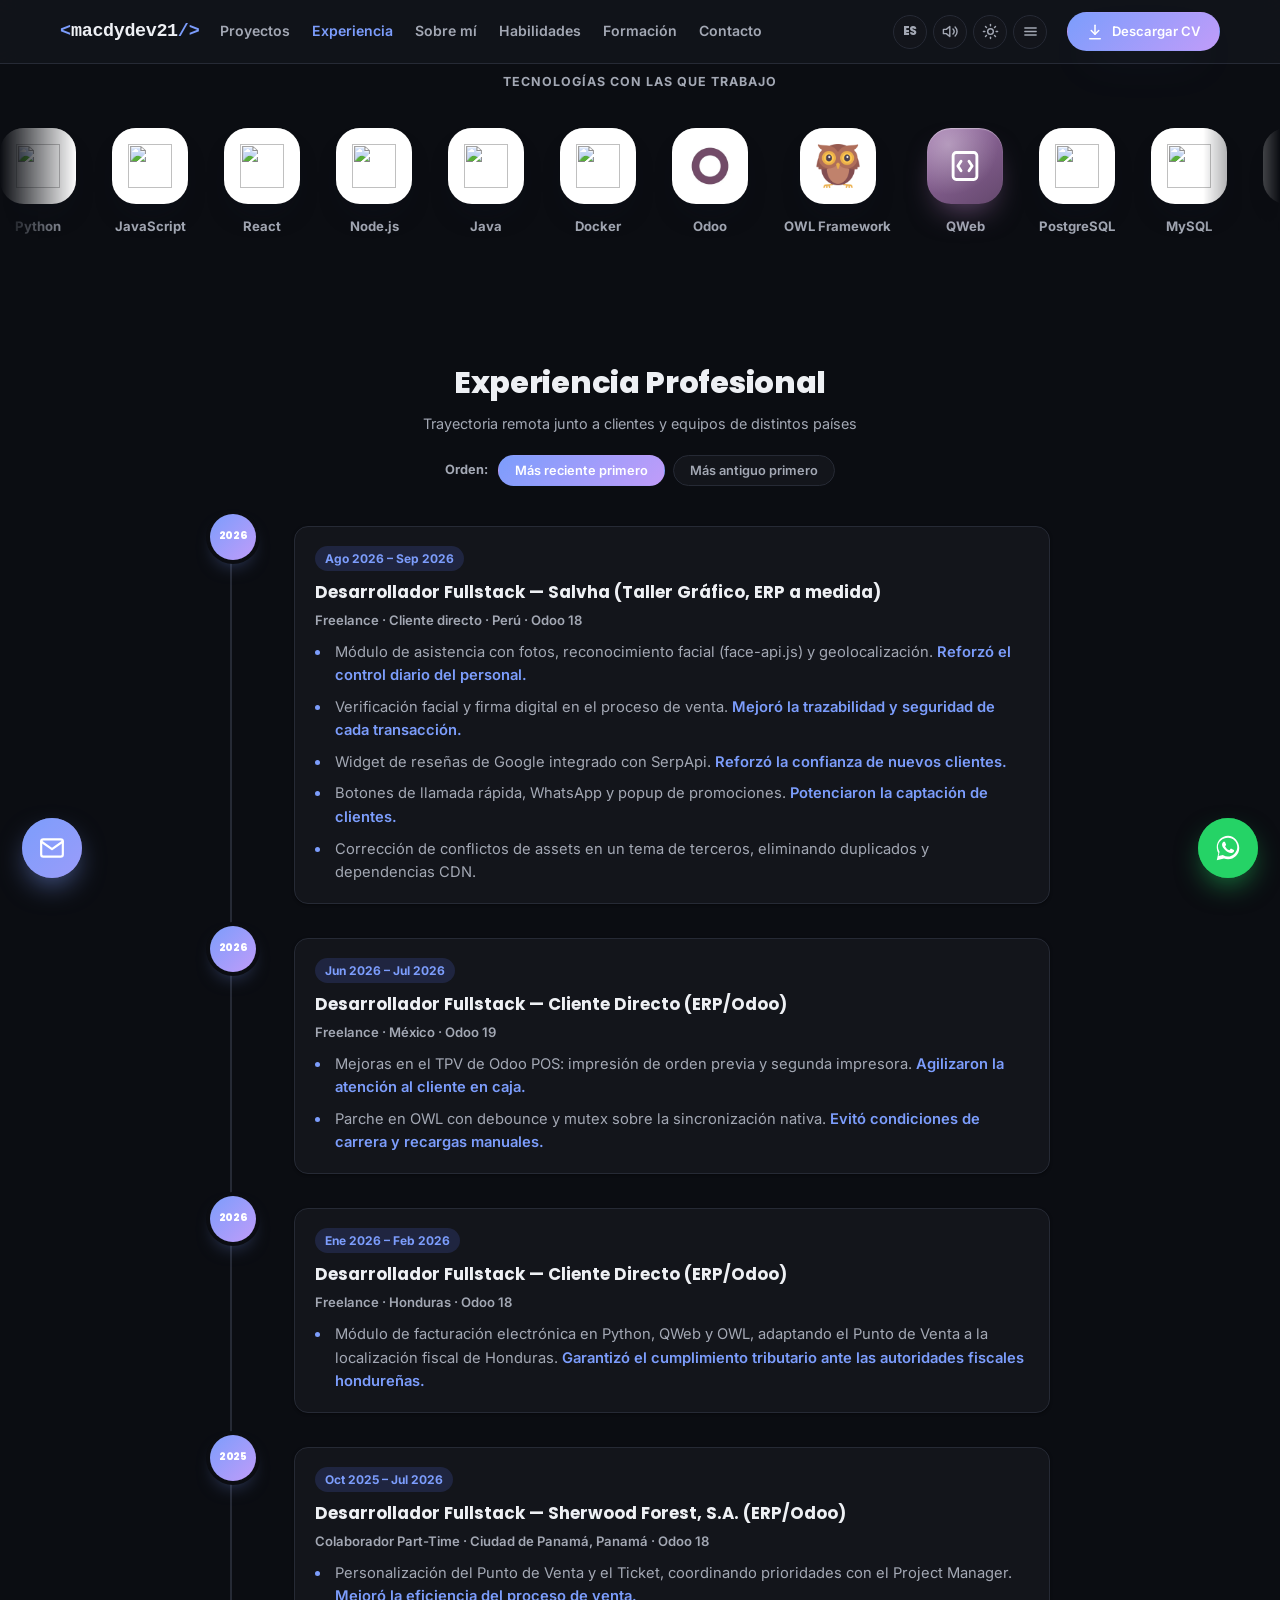
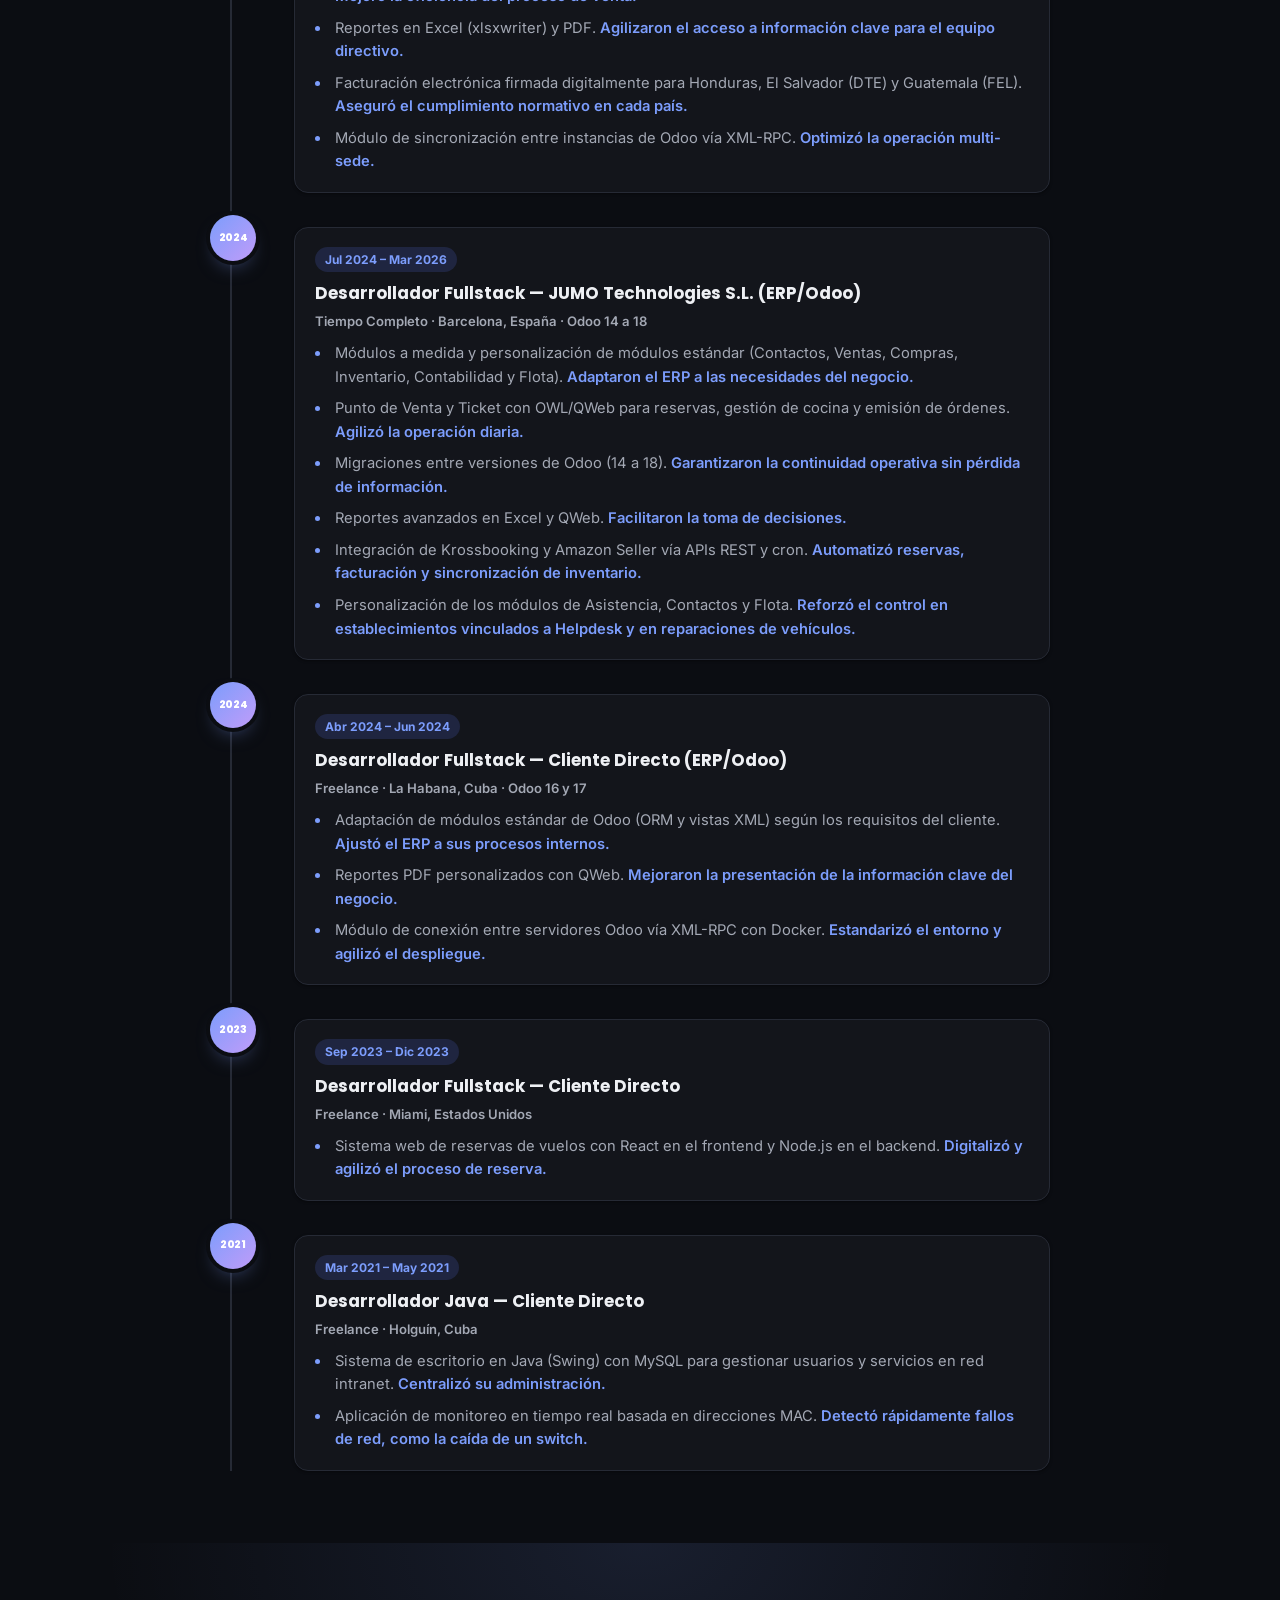
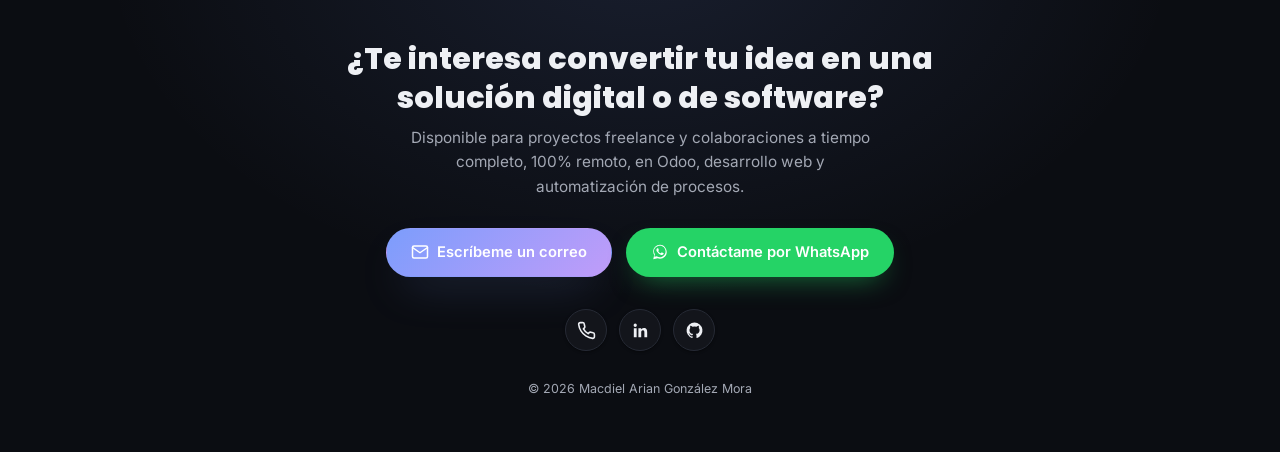
==== commit 5daaf628: "fix portafolio" ====
--- a/experiencia.html
+++ b/experiencia.html
@@ -131,14 +131,18 @@
             <span class="timeline__date" data-i18n="exp1-date">Ago 2026 – Sep 2026</span>
             <h3 data-i18n="exp1-title">Desarrollador Fullstack — Salvha (Taller Gráfico, ERP a medida)</h3>
             <p class="timeline__place" data-i18n="exp1-place">Freelance · Cliente directo · Perú · Odoo 18</p>
-            <p class="timeline__desc" data-i18n="exp1-desc">Módulo de asistencia con fotos, reconocimiento facial
-              (face-api.js) y geolocalización que <strong>reforzó el control diario del personal</strong>;
-              verificación facial y firma digital en el proceso de venta, <strong>mejorando la trazabilidad
-              y seguridad de cada transacción</strong>; widget de reseñas de Google integrado con SerpApi
-              para <strong>reforzar la confianza de nuevos clientes</strong>; botones de llamada rápida,
-              WhatsApp y popup de promociones que <strong>potenciaron la captación de clientes</strong>; y
-              corrección de conflictos de assets en un tema de terceros, eliminando duplicados y
-              dependencias CDN.</p>
+            <ul class="timeline__desc" data-i18n="exp1-desc">
+              <li>Módulo de asistencia con fotos, reconocimiento facial (face-api.js) y geolocalización.
+                <strong>Reforzó el control diario del personal.</strong></li>
+              <li>Verificación facial y firma digital en el proceso de venta.
+                <strong>Mejoró la trazabilidad y seguridad de cada transacción.</strong></li>
+              <li>Widget de reseñas de Google integrado con SerpApi.
+                <strong>Reforzó la confianza de nuevos clientes.</strong></li>
+              <li>Botones de llamada rápida, WhatsApp y popup de promociones.
+                <strong>Potenciaron la captación de clientes.</strong></li>
+              <li>Corrección de conflictos de assets en un tema de terceros, eliminando duplicados y
+                dependencias CDN.</li>
+            </ul>
           </div>
         </div>
 
@@ -148,10 +152,12 @@
             <span class="timeline__date" data-i18n="exp2-date">Jun 2026 – Jul 2026</span>
             <h3 data-i18n="exp2-title">Desarrollador Fullstack — Cliente Directo (ERP/Odoo)</h3>
             <p class="timeline__place" data-i18n="exp2-place">Freelance · México · Odoo 19</p>
-            <p class="timeline__desc" data-i18n="exp2-desc">Mejoras en el TPV de Odoo POS —impresión de orden previa y
-              segunda impresora— que <strong>agilizaron la atención al cliente en caja</strong>; y un
-              parche en OWL con debounce y mutex sobre la sincronización nativa que <strong>evitó
-              condiciones de carrera y recargas manuales</strong>.</p>
+            <ul class="timeline__desc" data-i18n="exp2-desc">
+              <li>Mejoras en el TPV de Odoo POS: impresión de orden previa y segunda impresora.
+                <strong>Agilizaron la atención al cliente en caja.</strong></li>
+              <li>Parche en OWL con debounce y mutex sobre la sincronización nativa.
+                <strong>Evitó condiciones de carrera y recargas manuales.</strong></li>
+            </ul>
           </div>
         </div>
 
@@ -161,9 +167,11 @@
             <span class="timeline__date" data-i18n="exp3-date">Ene 2026 – Feb 2026</span>
             <h3 data-i18n="exp3-title">Desarrollador Fullstack — Cliente Directo (ERP/Odoo)</h3>
             <p class="timeline__place" data-i18n="exp3-place">Freelance · Honduras · Odoo 18</p>
-            <p class="timeline__desc" data-i18n="exp3-desc">Módulo de facturación electrónica en Python, QWeb y OWL, adaptando
-              el Punto de Venta a la localización fiscal de Honduras y <strong>garantizando el cumplimiento
-              tributario ante las autoridades fiscales hondureñas</strong>.</p>
+            <ul class="timeline__desc" data-i18n="exp3-desc">
+              <li>Módulo de facturación electrónica en Python, QWeb y OWL, adaptando el Punto de Venta a la
+                localización fiscal de Honduras.
+                <strong>Garantizó el cumplimiento tributario ante las autoridades fiscales hondureñas.</strong></li>
+            </ul>
           </div>
         </div>
 
@@ -173,13 +181,16 @@
             <span class="timeline__date" data-i18n="exp4-date">Oct 2025 – Jul 2026</span>
             <h3 data-i18n="exp4-title">Desarrollador Fullstack — Sherwood Forest, S.A. (ERP/Odoo)</h3>
             <p class="timeline__place" data-i18n="exp4-place">Colaborador Part-Time · Ciudad de Panamá, Panamá · Odoo 18</p>
-            <p class="timeline__desc" data-i18n="exp4-desc">Personalización del Punto de Venta y el Ticket coordinando
-              prioridades con el Project Manager, <strong>mejorando la eficiencia del proceso de
-              venta</strong>; reportes en Excel (xlsxwriter) y PDF que <strong>agilizaron el acceso a
-              información clave para el equipo directivo</strong>; facturación electrónica firmada
-              digitalmente para Honduras, El Salvador (DTE) y Guatemala (FEL), <strong>asegurando el
-              cumplimiento normativo en cada país</strong>; y un módulo de sincronización entre instancias
-              de Odoo vía XML-RPC que <strong>optimizó la operación multi-sede</strong>.</p>
+            <ul class="timeline__desc" data-i18n="exp4-desc">
+              <li>Personalización del Punto de Venta y el Ticket, coordinando prioridades con el Project Manager.
+                <strong>Mejoró la eficiencia del proceso de venta.</strong></li>
+              <li>Reportes en Excel (xlsxwriter) y PDF.
+                <strong>Agilizaron el acceso a información clave para el equipo directivo.</strong></li>
+              <li>Facturación electrónica firmada digitalmente para Honduras, El Salvador (DTE) y Guatemala (FEL).
+                <strong>Aseguró el cumplimiento normativo en cada país.</strong></li>
+              <li>Módulo de sincronización entre instancias de Odoo vía XML-RPC.
+                <strong>Optimizó la operación multi-sede.</strong></li>
+            </ul>
           </div>
         </div>
 
@@ -189,16 +200,22 @@
             <span class="timeline__date" data-i18n="exp5-date">Jul 2024 – Mar 2026</span>
             <h3 data-i18n="exp5-title">Desarrollador Fullstack — JUMO Technologies S.L. (ERP/Odoo)</h3>
             <p class="timeline__place" data-i18n="exp5-place">Tiempo Completo · Barcelona, España · Odoo 14 a 18</p>
-            <p class="timeline__desc" data-i18n="exp5-desc">Módulos a medida y personalización de módulos estándar
-              (Contactos, Ventas, Compras, Inventario, Contabilidad y Flota) que <strong>adaptaron el ERP a
-              las necesidades del negocio</strong>; Punto de Venta y Ticket con OWL/QWeb para reservas,
-              gestión de cocina y emisión de órdenes, <strong>agilizando la operación diaria</strong>;
-              migraciones entre versiones de Odoo (14 a 18) <strong>sin pérdida de información</strong>;
-              reportes avanzados en Excel y QWeb que <strong>facilitaron la toma de decisiones</strong>;
-              integración de Krossbooking y Amazon Seller vía APIs REST y cron que <strong>automatizó
-              reservas, facturación y sincronización de inventario</strong>; y personalización de los
-              módulos de Asistencia, Contactos y Flota, <strong>reforzando el control en establecimientos
-              vinculados a Helpdesk y en reparaciones de vehículos</strong>.</p>
+            <ul class="timeline__desc" data-i18n="exp5-desc">
+              <li>Módulos a medida y personalización de módulos estándar (Contactos, Ventas, Compras,
+                Inventario, Contabilidad y Flota).
+                <strong>Adaptaron el ERP a las necesidades del negocio.</strong></li>
+              <li>Punto de Venta y Ticket con OWL/QWeb para reservas, gestión de cocina y emisión de órdenes.
+                <strong>Agilizó la operación diaria.</strong></li>
+              <li>Migraciones entre versiones de Odoo (14 a 18).
+                <strong>Garantizaron la continuidad operativa sin pérdida de información.</strong></li>
+              <li>Reportes avanzados en Excel y QWeb.
+                <strong>Facilitaron la toma de decisiones.</strong></li>
+              <li>Integración de Krossbooking y Amazon Seller vía APIs REST y cron.
+                <strong>Automatizó reservas, facturación y sincronización de inventario.</strong></li>
+              <li>Personalización de los módulos de Asistencia, Contactos y Flota.
+                <strong>Reforzó el control en establecimientos vinculados a Helpdesk y en reparaciones de
+                vehículos.</strong></li>
+            </ul>
           </div>
         </div>
 
@@ -208,11 +225,14 @@
             <span class="timeline__date" data-i18n="exp6-date">Abr 2024 – Jun 2024</span>
             <h3 data-i18n="exp6-title">Desarrollador Fullstack — Cliente Directo (ERP/Odoo)</h3>
             <p class="timeline__place" data-i18n="exp6-place">Freelance · La Habana, Cuba · Odoo 16 y 17</p>
-            <p class="timeline__desc" data-i18n="exp6-desc">Adaptación de módulos estándar de Odoo (ORM y vistas XML) según
-              los requisitos del cliente, <strong>ajustando el ERP a sus procesos internos</strong>;
-              reportes PDF personalizados con QWeb que <strong>mejoraron la presentación de la información
-              clave del negocio</strong>; y un módulo de conexión entre servidores Odoo vía XML-RPC con
-              Docker, <strong>estandarizando el entorno y agilizando el despliegue</strong>.</p>
+            <ul class="timeline__desc" data-i18n="exp6-desc">
+              <li>Adaptación de módulos estándar de Odoo (ORM y vistas XML) según los requisitos del cliente.
+                <strong>Ajustó el ERP a sus procesos internos.</strong></li>
+              <li>Reportes PDF personalizados con QWeb.
+                <strong>Mejoraron la presentación de la información clave del negocio.</strong></li>
+              <li>Módulo de conexión entre servidores Odoo vía XML-RPC con Docker.
+                <strong>Estandarizó el entorno y agilizó el despliegue.</strong></li>
+            </ul>
           </div>
         </div>
 
@@ -222,8 +242,10 @@
             <span class="timeline__date" data-i18n="exp7-date">Sep 2023 – Dic 2023</span>
             <h3 data-i18n="exp7-title">Desarrollador Fullstack — Cliente Directo</h3>
             <p class="timeline__place" data-i18n="exp7-place">Freelance · Miami, Estados Unidos</p>
-            <p class="timeline__desc" data-i18n="exp7-desc">Sistema web de reservas de vuelos con React en el frontend y
-              Node.js en el backend que <strong>digitalizó y agilizó el proceso de reserva</strong>.</p>
+            <ul class="timeline__desc" data-i18n="exp7-desc">
+              <li>Sistema web de reservas de vuelos con React en el frontend y Node.js en el backend.
+                <strong>Digitalizó y agilizó el proceso de reserva.</strong></li>
+            </ul>
           </div>
         </div>
 
@@ -233,10 +255,13 @@
             <span class="timeline__date" data-i18n="exp8-date">Mar 2021 – May 2021</span>
             <h3 data-i18n="exp8-title">Desarrollador Java — Cliente Directo</h3>
             <p class="timeline__place" data-i18n="exp8-place">Freelance · Holguín, Cuba</p>
-            <p class="timeline__desc" data-i18n="exp8-desc">Sistema de escritorio en Java (Swing) con MySQL para gestionar
-              usuarios y servicios en red intranet, <strong>centralizando su administración</strong>; y una
-              aplicación de monitoreo en tiempo real basada en direcciones MAC que <strong>detectó
-              rápidamente fallos de red</strong>, como la caída de un switch.</p>
+            <ul class="timeline__desc" data-i18n="exp8-desc">
+              <li>Sistema de escritorio en Java (Swing) con MySQL para gestionar usuarios y servicios en red
+                intranet.
+                <strong>Centralizó su administración.</strong></li>
+              <li>Aplicación de monitoreo en tiempo real basada en direcciones MAC.
+                <strong>Detectó rápidamente fallos de red, como la caída de un switch.</strong></li>
+            </ul>
           </div>
         </div>
 
--- a/css/style.css
+++ b/css/style.css
@@ -920,6 +920,31 @@
   font-weight: 600;
 }
 
+.timeline__card ul.timeline__desc {
+  margin: 0;
+  padding-left: 1.1em;
+  font-size: 0.92rem;
+  color: var(--text-muted);
+}
+
+.timeline__card ul.timeline__desc li {
+  margin-bottom: 8px;
+  padding-left: 4px;
+}
+
+.timeline__card ul.timeline__desc li:last-child {
+  margin-bottom: 0;
+}
+
+.timeline__card ul.timeline__desc li::marker {
+  color: var(--accent);
+}
+
+.timeline__card ul.timeline__desc strong {
+  color: var(--accent);
+  font-weight: 600;
+}
+
 /* ---------- Menú de categorías (segmented control) ---------- */
 .category-tabs-wrap {
   display: flex;
@@ -1046,6 +1071,27 @@
   flex-wrap: wrap;
   gap: 6px;
   margin: 0;
+}
+
+.project-card__link {
+  display: inline-flex;
+  align-items: center;
+  gap: 6px;
+  margin-top: 12px;
+  font-size: 0.82rem;
+  font-weight: 700;
+  color: var(--accent);
+  text-decoration: none;
+}
+
+.project-card__link:hover {
+  text-decoration: underline;
+}
+
+.project-card__link svg {
+  width: 16px;
+  height: 16px;
+  flex-shrink: 0;
 }
 
 .tag-chip {
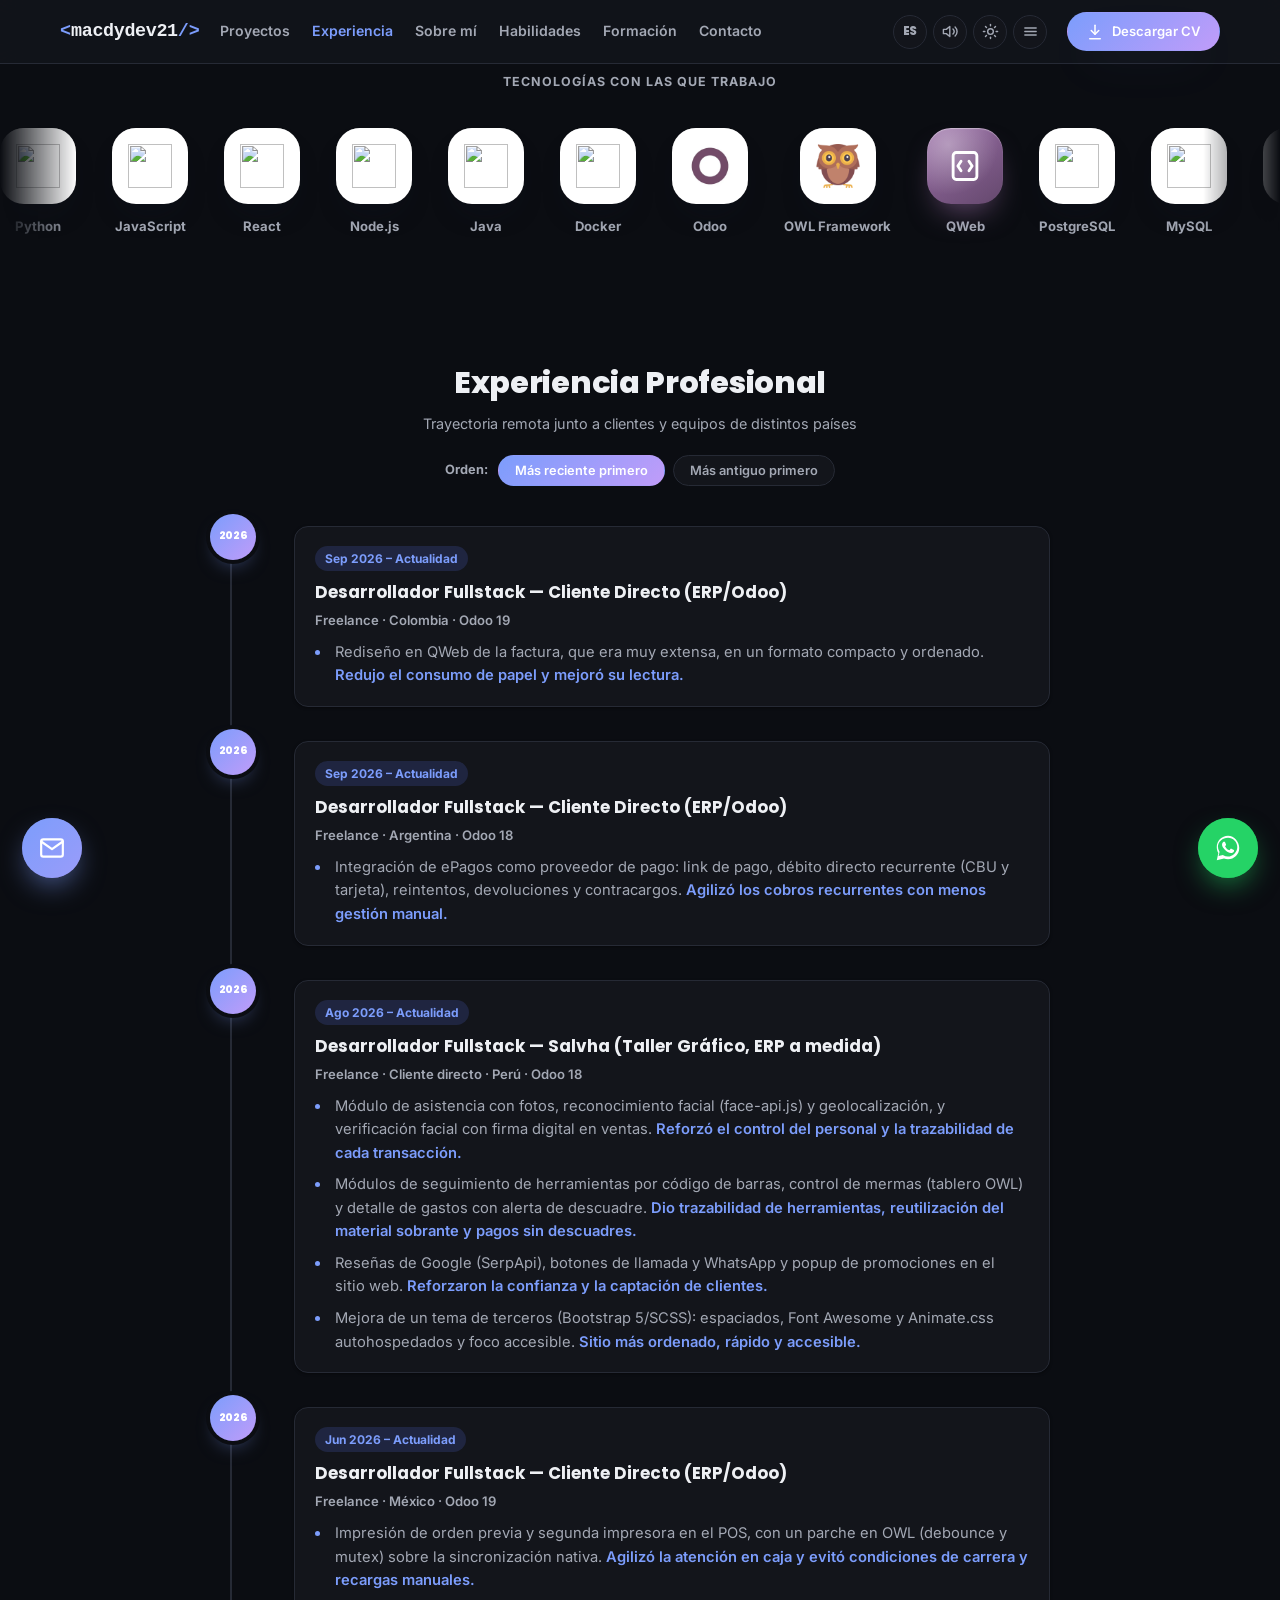
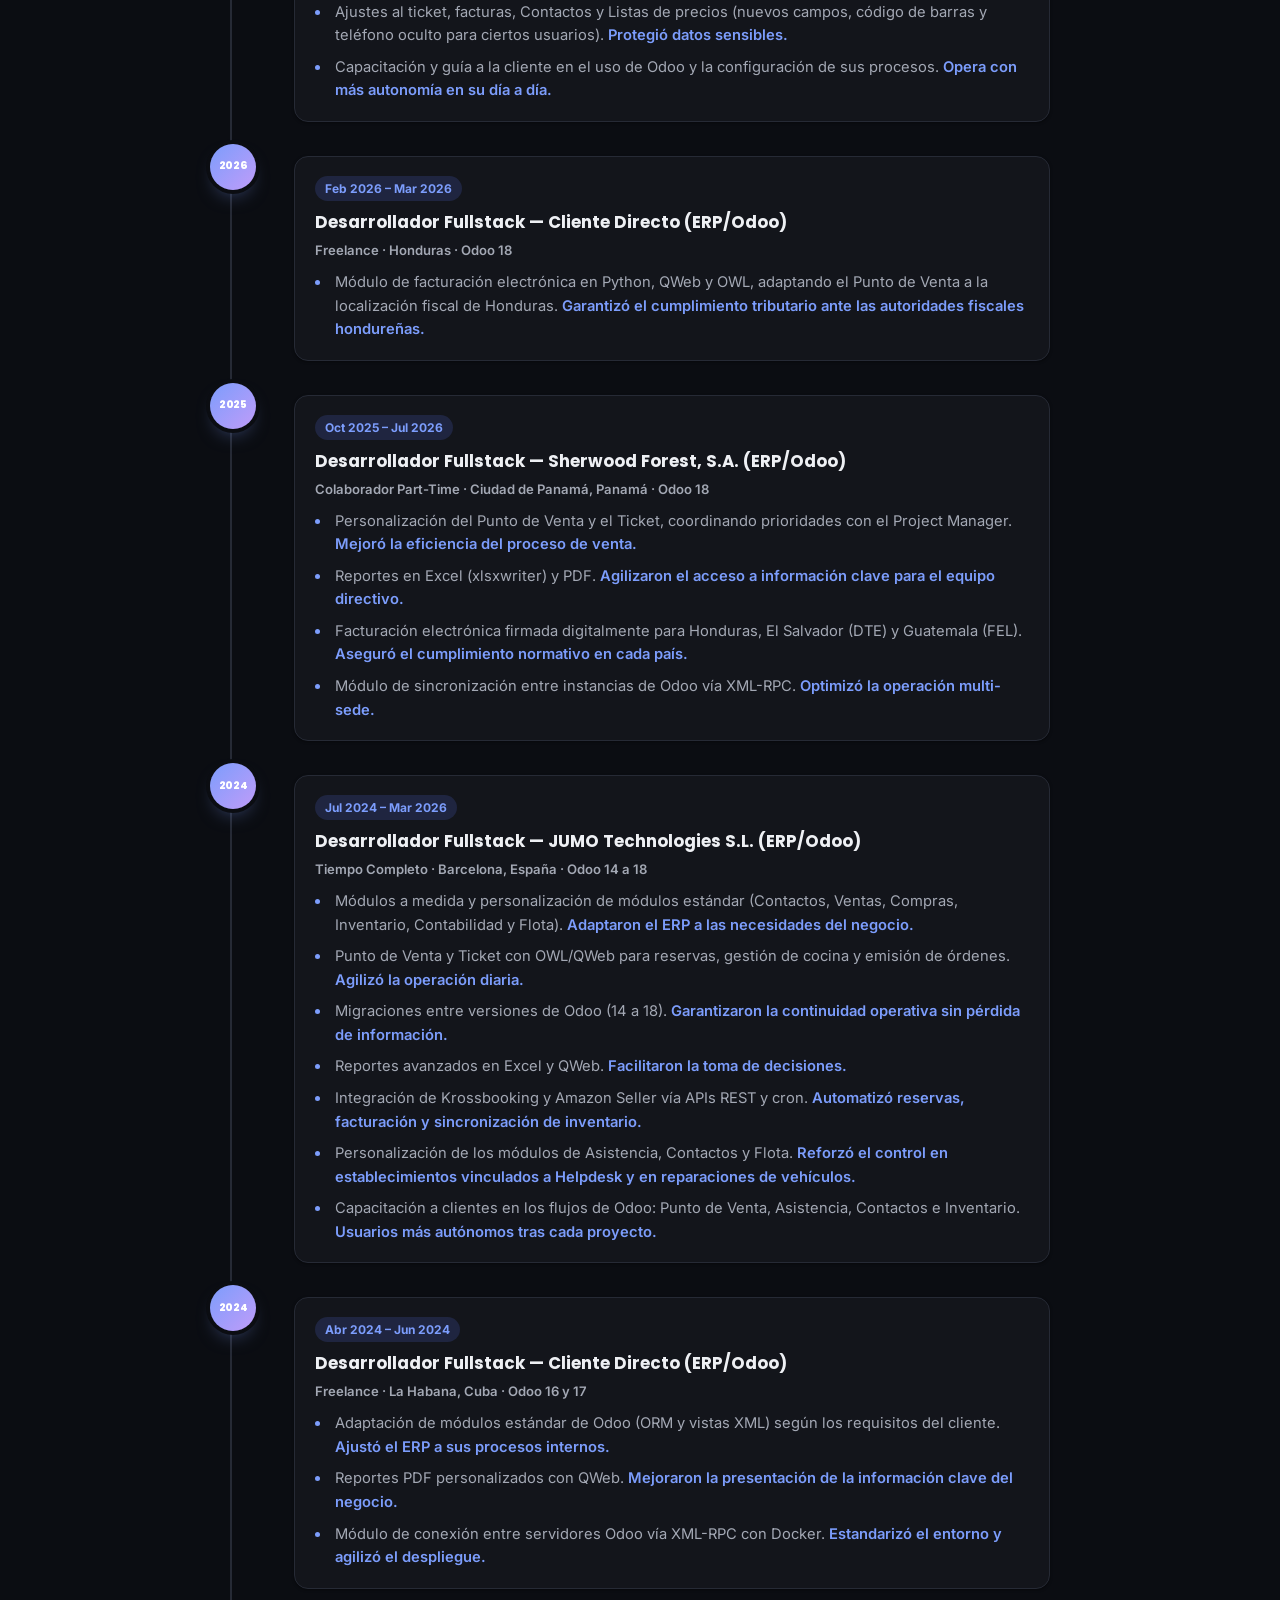
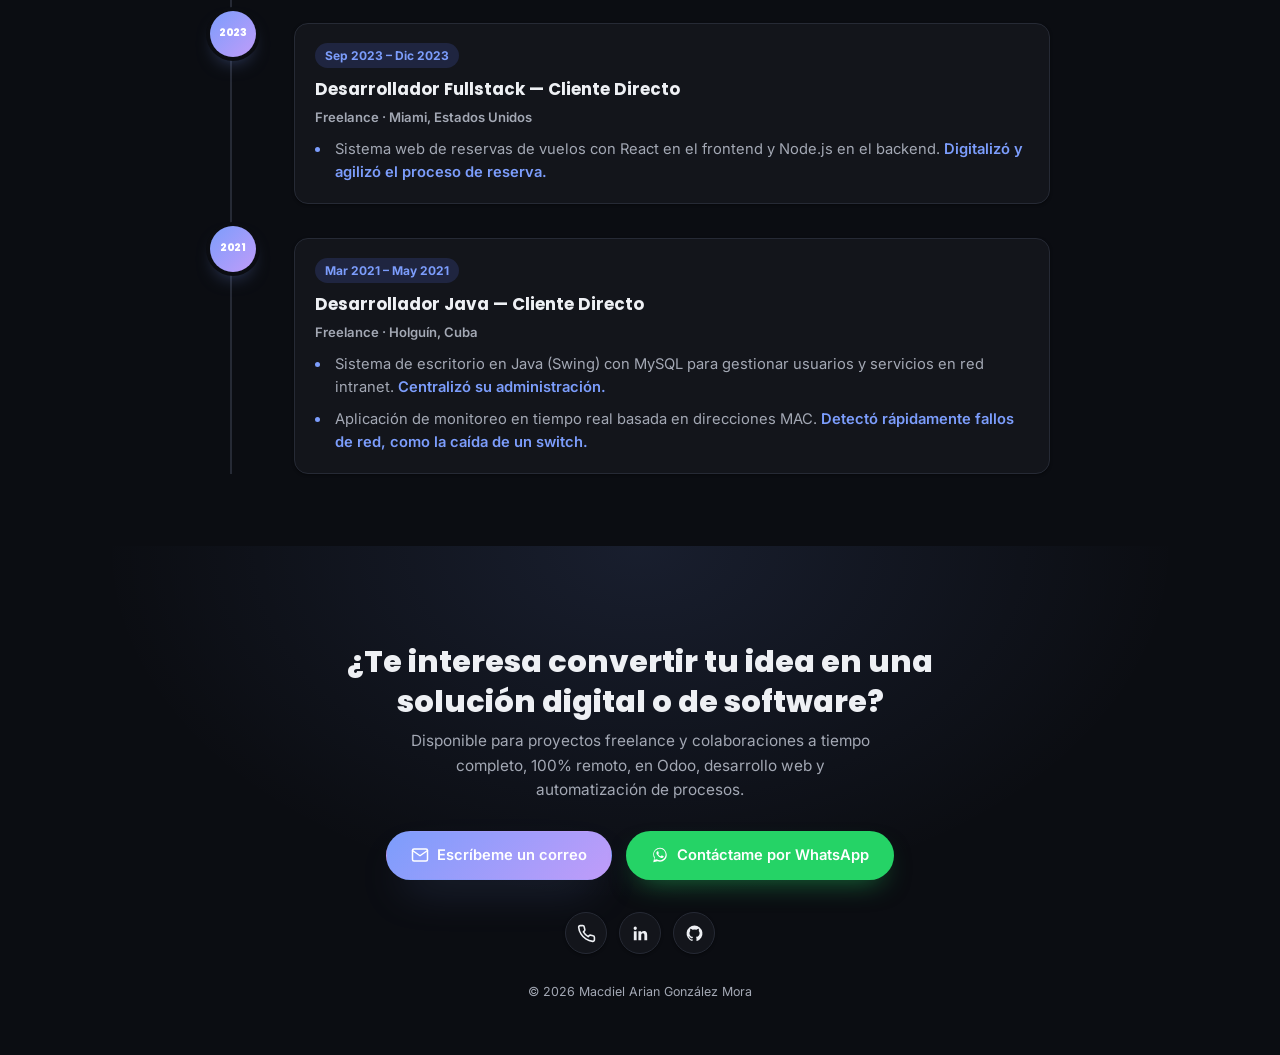
==== commit 0e0eef9d: "update portfolio: new Odoo projects, sorting and CV sync - Add projects: facial recognition attendan" ====
--- a/experiencia.html
+++ b/experiencia.html
@@ -128,43 +128,69 @@
         <div class="timeline__item">
           <div class="timeline__dot"><span class="timeline__year">2026</span></div>
           <div class="timeline__card">
-            <span class="timeline__date" data-i18n="exp1-date">Ago 2026 – Sep 2026</span>
+            <span class="timeline__date" data-i18n="exp9-date">Sep 2026 – Actualidad</span>
+            <h3 data-i18n="exp9-title">Desarrollador Fullstack — Cliente Directo (ERP/Odoo)</h3>
+            <p class="timeline__place" data-i18n="exp9-place">Freelance · Colombia · Odoo 19</p>
+            <ul class="timeline__desc" data-i18n="exp9-desc">
+              <li>Rediseño en QWeb de la factura, que era muy extensa, en un formato compacto y ordenado.
+                <strong>Redujo el consumo de papel y mejoró su lectura.</strong></li>
+            </ul>
+          </div>
+        </div>
+
+        <div class="timeline__item">
+          <div class="timeline__dot"><span class="timeline__year">2026</span></div>
+          <div class="timeline__card">
+            <span class="timeline__date" data-i18n="exp10-date">Sep 2026 – Actualidad</span>
+            <h3 data-i18n="exp10-title">Desarrollador Fullstack — Cliente Directo (ERP/Odoo)</h3>
+            <p class="timeline__place" data-i18n="exp10-place">Freelance · Argentina · Odoo 18</p>
+            <ul class="timeline__desc" data-i18n="exp10-desc">
+              <li>Integración de ePagos como proveedor de pago: link de pago, débito directo recurrente (CBU y tarjeta), reintentos, devoluciones y contracargos.
+                <strong>Agilizó los cobros recurrentes con menos gestión manual.</strong></li>
+            </ul>
+          </div>
+        </div>
+
+        <div class="timeline__item">
+          <div class="timeline__dot"><span class="timeline__year">2026</span></div>
+          <div class="timeline__card">
+            <span class="timeline__date" data-i18n="exp1-date">Ago 2026 – Actualidad</span>
             <h3 data-i18n="exp1-title">Desarrollador Fullstack — Salvha (Taller Gráfico, ERP a medida)</h3>
             <p class="timeline__place" data-i18n="exp1-place">Freelance · Cliente directo · Perú · Odoo 18</p>
             <ul class="timeline__desc" data-i18n="exp1-desc">
-              <li>Módulo de asistencia con fotos, reconocimiento facial (face-api.js) y geolocalización.
-                <strong>Reforzó el control diario del personal.</strong></li>
-              <li>Verificación facial y firma digital en el proceso de venta.
-                <strong>Mejoró la trazabilidad y seguridad de cada transacción.</strong></li>
-              <li>Widget de reseñas de Google integrado con SerpApi.
-                <strong>Reforzó la confianza de nuevos clientes.</strong></li>
-              <li>Botones de llamada rápida, WhatsApp y popup de promociones.
-                <strong>Potenciaron la captación de clientes.</strong></li>
-              <li>Corrección de conflictos de assets en un tema de terceros, eliminando duplicados y
-                dependencias CDN.</li>
-            </ul>
-          </div>
-        </div>
-
-        <div class="timeline__item">
-          <div class="timeline__dot"><span class="timeline__year">2026</span></div>
-          <div class="timeline__card">
-            <span class="timeline__date" data-i18n="exp2-date">Jun 2026 – Jul 2026</span>
+              <li>Módulo de asistencia con fotos, reconocimiento facial (face-api.js) y geolocalización, y verificación facial con firma digital en ventas.
+                <strong>Reforzó el control del personal y la trazabilidad de cada transacción.</strong></li>
+              <li>Módulos de seguimiento de herramientas por código de barras, control de mermas (tablero OWL) y detalle de gastos con alerta de descuadre.
+                <strong>Dio trazabilidad de herramientas, reutilización del material sobrante y pagos sin descuadres.</strong></li>
+              <li>Reseñas de Google (SerpApi), botones de llamada y WhatsApp y popup de promociones en el sitio web.
+                <strong>Reforzaron la confianza y la captación de clientes.</strong></li>
+              <li>Mejora de un tema de terceros (Bootstrap 5/SCSS): espaciados, Font Awesome y Animate.css autohospedados y foco accesible.
+                <strong>Sitio más ordenado, rápido y accesible.</strong></li>
+            </ul>
+          </div>
+        </div>
+
+        <div class="timeline__item">
+          <div class="timeline__dot"><span class="timeline__year">2026</span></div>
+          <div class="timeline__card">
+            <span class="timeline__date" data-i18n="exp2-date">Jun 2026 – Actualidad</span>
             <h3 data-i18n="exp2-title">Desarrollador Fullstack — Cliente Directo (ERP/Odoo)</h3>
             <p class="timeline__place" data-i18n="exp2-place">Freelance · México · Odoo 19</p>
             <ul class="timeline__desc" data-i18n="exp2-desc">
-              <li>Mejoras en el TPV de Odoo POS: impresión de orden previa y segunda impresora.
-                <strong>Agilizaron la atención al cliente en caja.</strong></li>
-              <li>Parche en OWL con debounce y mutex sobre la sincronización nativa.
-                <strong>Evitó condiciones de carrera y recargas manuales.</strong></li>
-            </ul>
-          </div>
-        </div>
-
-        <div class="timeline__item">
-          <div class="timeline__dot"><span class="timeline__year">2026</span></div>
-          <div class="timeline__card">
-            <span class="timeline__date" data-i18n="exp3-date">Ene 2026 – Feb 2026</span>
+              <li>Impresión de orden previa y segunda impresora en el POS, con un parche en OWL (debounce y mutex) sobre la sincronización nativa.
+                <strong>Agilizó la atención en caja y evitó condiciones de carrera y recargas manuales.</strong></li>
+              <li>Ajustes al ticket, facturas, Contactos y Listas de precios (nuevos campos, código de barras y teléfono oculto para ciertos usuarios).
+                <strong>Protegió datos sensibles.</strong></li>
+              <li>Capacitación y guía a la cliente en el uso de Odoo y la configuración de sus procesos.
+                <strong>Opera con más autonomía en su día a día.</strong></li>
+            </ul>
+          </div>
+        </div>
+
+        <div class="timeline__item">
+          <div class="timeline__dot"><span class="timeline__year">2026</span></div>
+          <div class="timeline__card">
+            <span class="timeline__date" data-i18n="exp3-date">Feb 2026 – Mar 2026</span>
             <h3 data-i18n="exp3-title">Desarrollador Fullstack — Cliente Directo (ERP/Odoo)</h3>
             <p class="timeline__place" data-i18n="exp3-place">Freelance · Honduras · Odoo 18</p>
             <ul class="timeline__desc" data-i18n="exp3-desc">
@@ -215,6 +241,8 @@
               <li>Personalización de los módulos de Asistencia, Contactos y Flota.
                 <strong>Reforzó el control en establecimientos vinculados a Helpdesk y en reparaciones de
                 vehículos.</strong></li>
+              <li>Capacitación a clientes en los flujos de Odoo: Punto de Venta, Asistencia, Contactos e Inventario.
+                <strong>Usuarios más autónomos tras cada proyecto.</strong></li>
             </ul>
           </div>
         </div>
--- a/css/style.css
+++ b/css/style.css
@@ -1010,21 +1010,22 @@
   to { opacity: 1; transform: translateY(0); }
 }
 
+/* La sección de proyectos usa más ancho que el resto para que las tarjetas respiren */
+#proyectos.section-wrap { max-width: 1480px; }
+
 .project-list {
   display: grid;
   grid-template-columns: repeat(3, 1fr);
-  gap: 28px 24px;
-  max-width: 1600px;
+  gap: 32px 28px;
   margin: 0 auto;
-  padding: 0 32px;
-}
-
-@media (max-width: 900px) {
+}
+
+@media (max-width: 1100px) {
   .project-list { grid-template-columns: repeat(2, 1fr); }
 }
 
-@media (max-width: 600px) {
-  .project-list { grid-template-columns: 1fr; max-width: 480px; }
+@media (max-width: 680px) {
+  .project-list { grid-template-columns: 1fr; max-width: 560px; }
 }
 
 /* ---------- Project card ---------- */
@@ -1045,7 +1046,7 @@
 }
 
 .project-card__body {
-  padding: 16px 18px 20px;
+  padding: 18px 22px 22px;
 }
 
 .project-card__title {
@@ -1127,6 +1128,44 @@
 }
 
 .tech-filter:empty { display: none; margin: 0; }
+
+/* ---------- Ordenar proyectos ---------- */
+.project-sort {
+  display: flex;
+  flex-wrap: wrap;
+  align-items: center;
+  justify-content: center;
+  gap: 8px;
+  margin: -8px auto 28px;
+  padding: 0 20px;
+}
+
+.project-sort__label {
+  font-size: 0.8rem;
+  font-weight: 700;
+  color: var(--text-muted);
+}
+
+.project-sort__btn {
+  font-family: inherit;
+  font-size: 0.78rem;
+  font-weight: 600;
+  padding: 6px 14px;
+  border-radius: 999px;
+  border: 1px solid var(--border);
+  background: transparent;
+  color: var(--text-muted);
+  cursor: pointer;
+  transition: border-color 0.3s ease, color 0.3s ease, background-color 0.3s ease;
+}
+
+.project-sort__btn:hover { border-color: var(--accent); color: var(--text); }
+
+.project-sort__btn.is-active {
+  border-color: var(--accent);
+  color: var(--accent);
+  background: color-mix(in srgb, var(--accent) 10%, transparent);
+}
 
 .tech-filter__btn {
   display: inline-flex;
